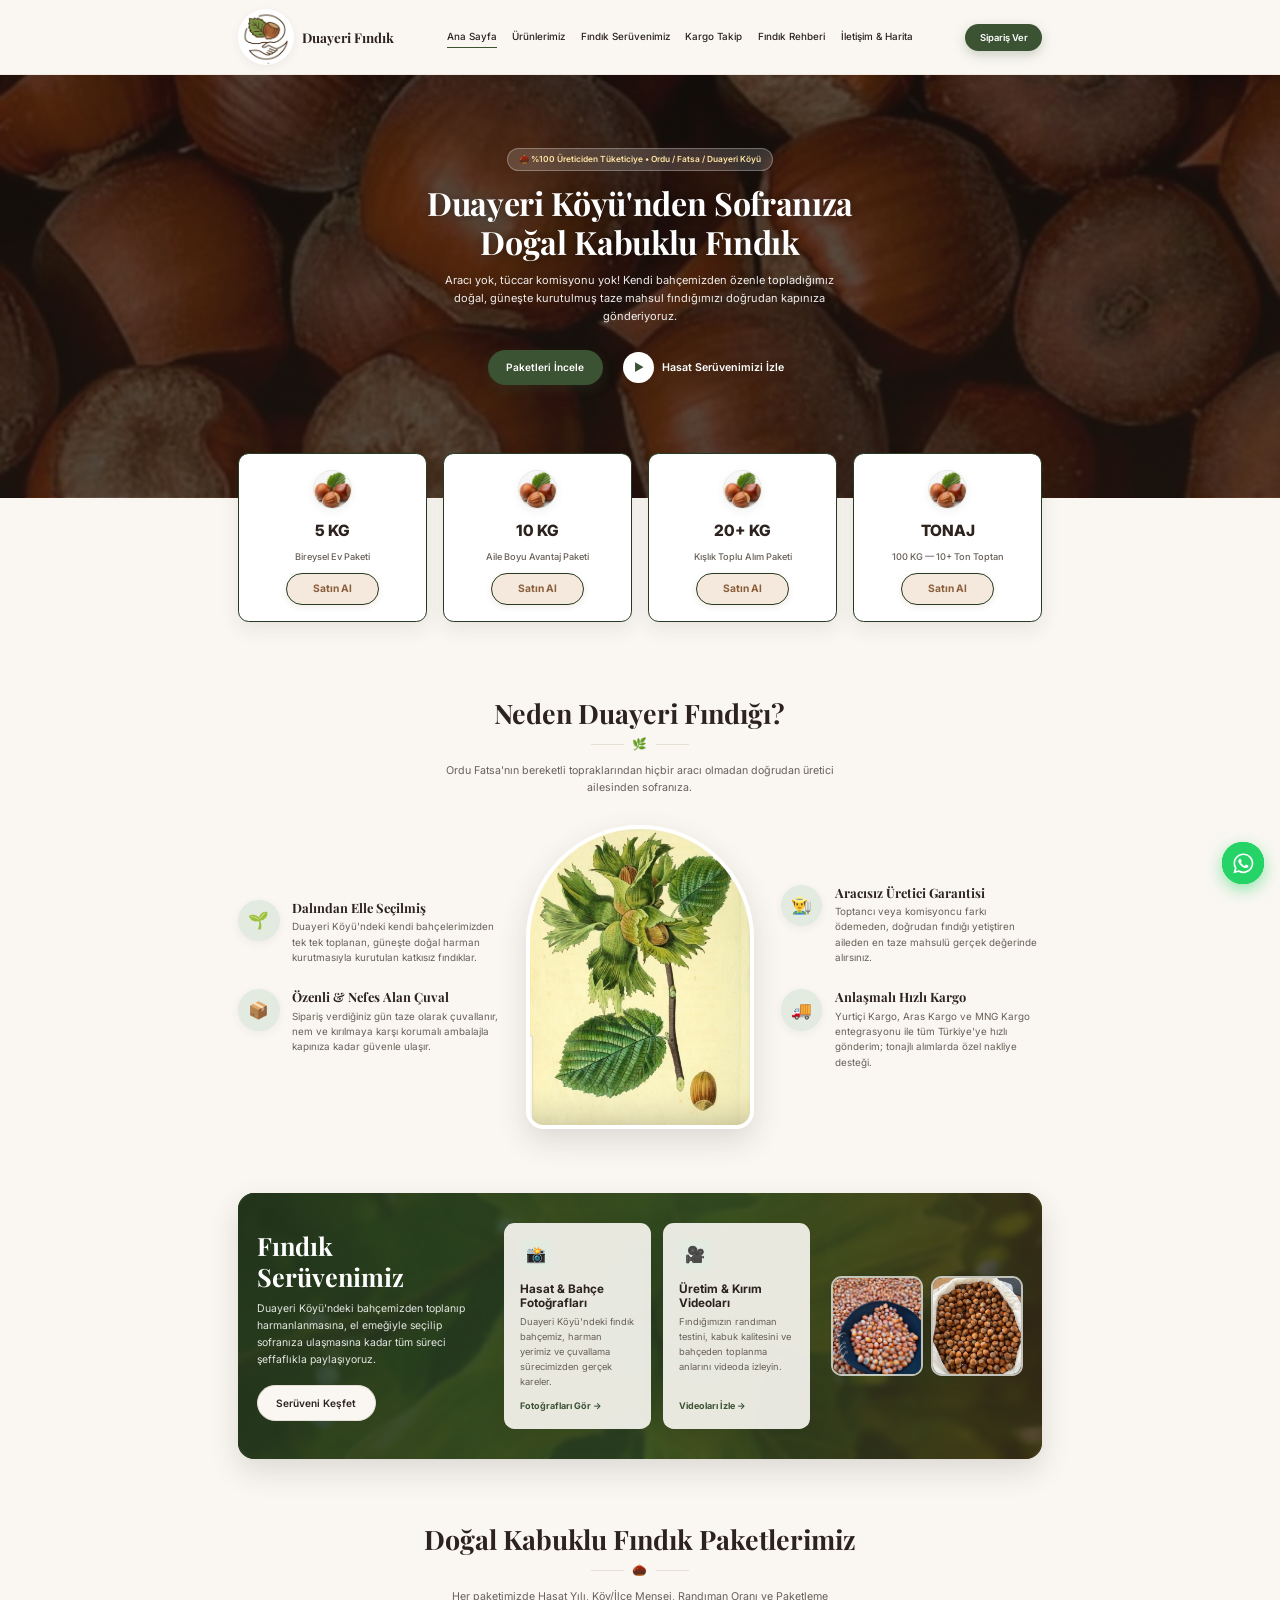
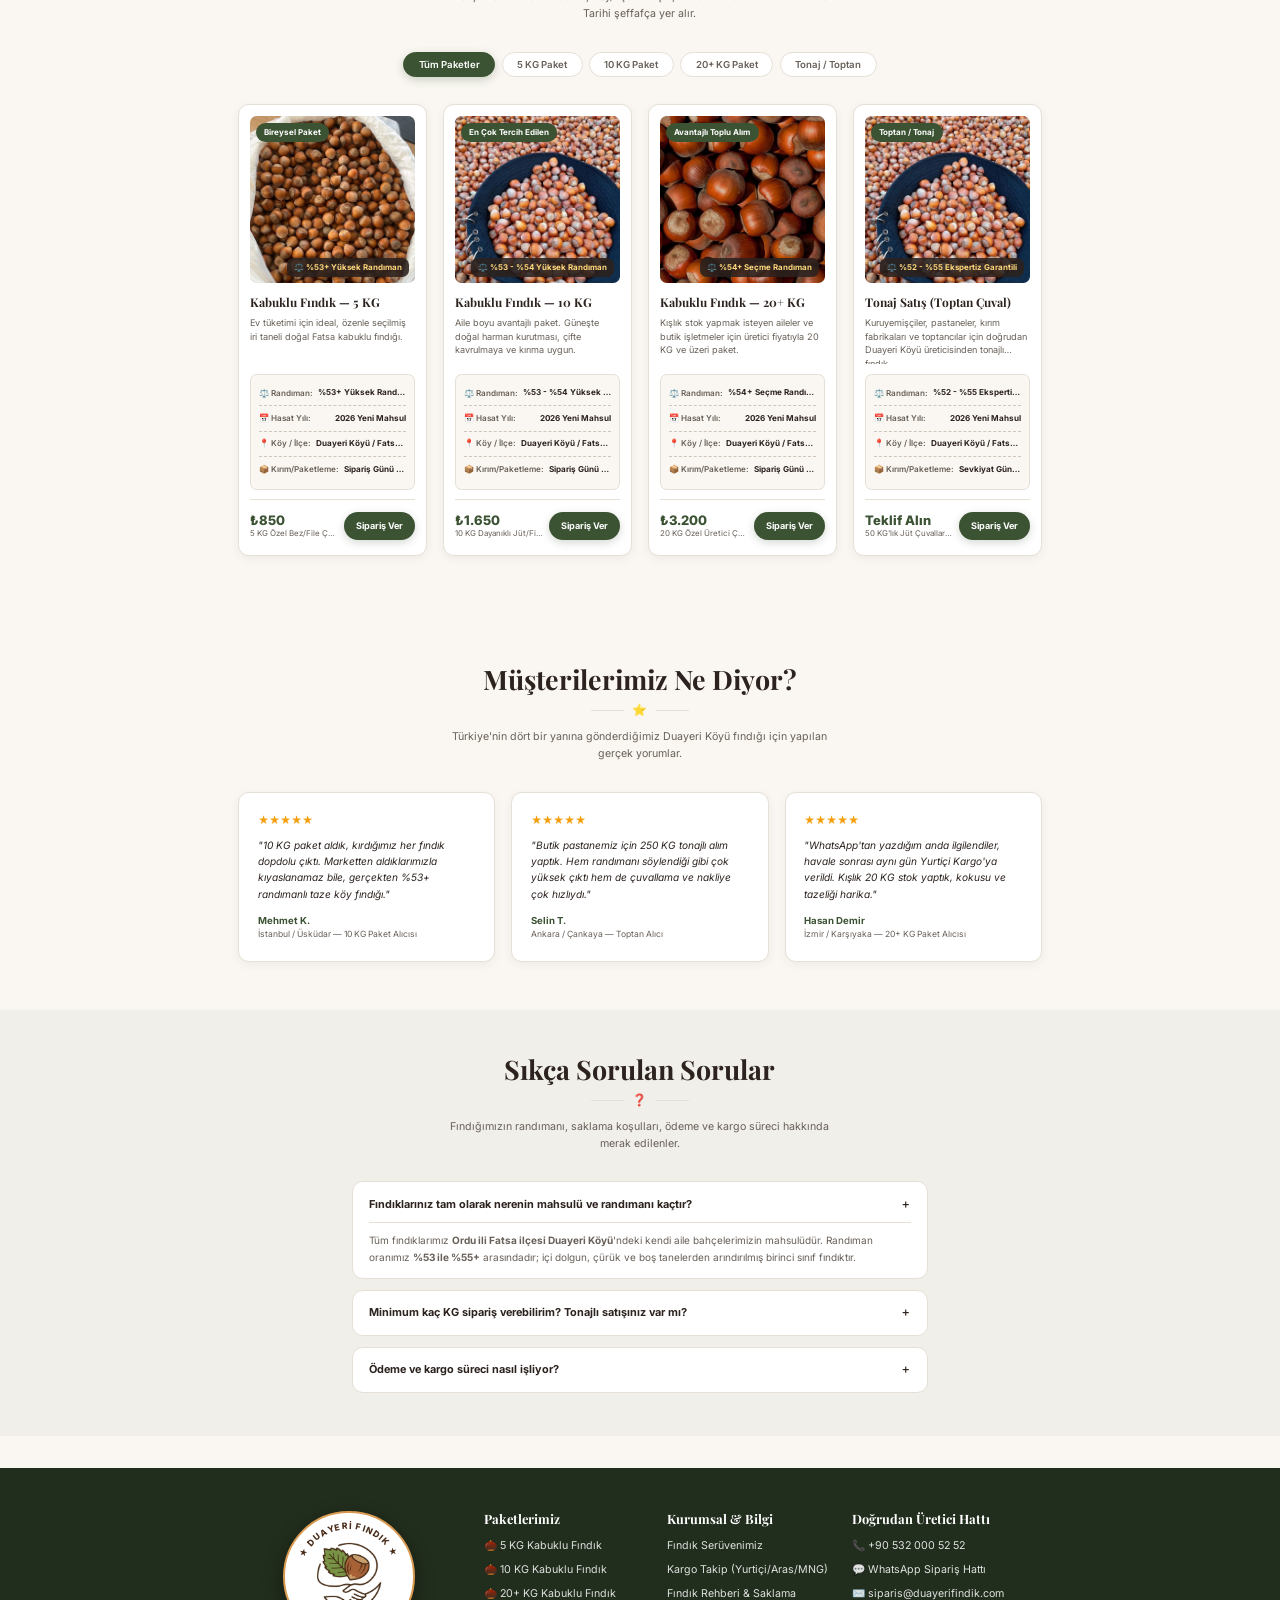
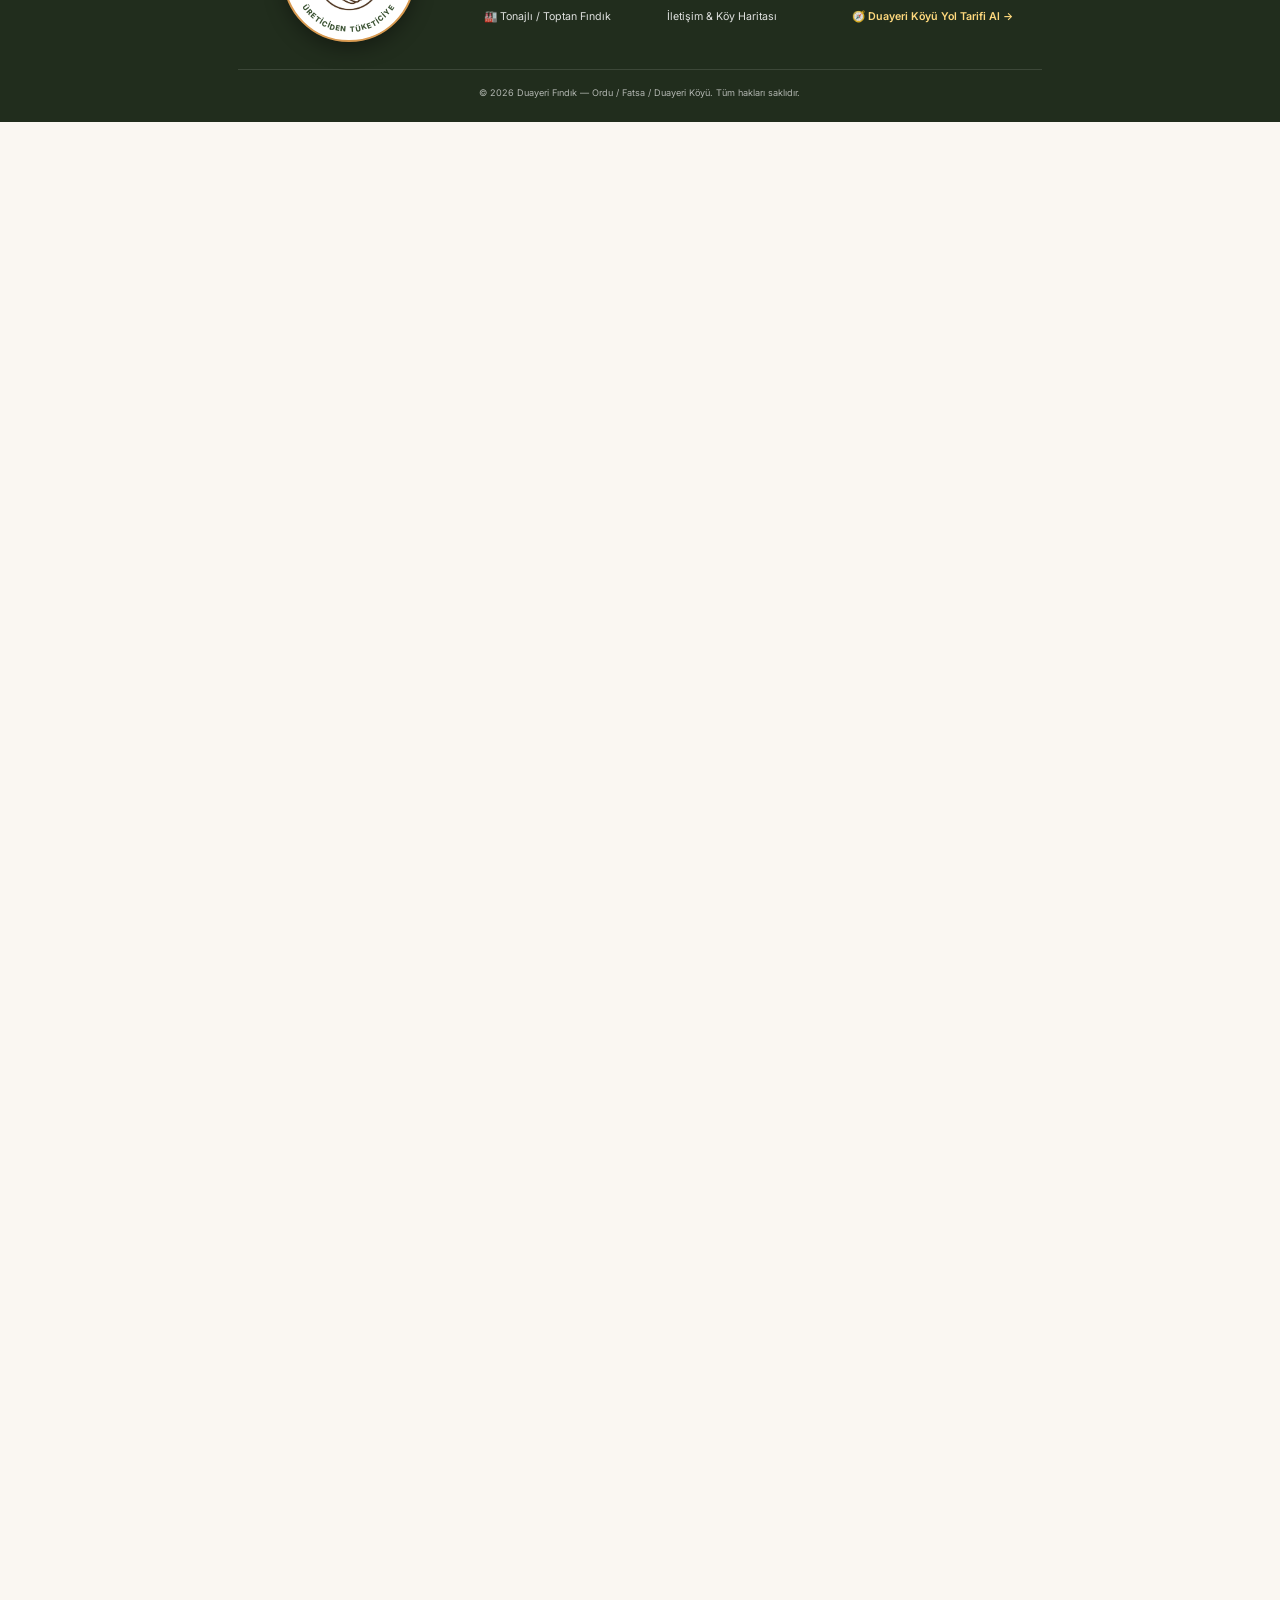
==== index.html @ 16c34eac "Duayeri Findik web sitesi kurulumu ve guncellemeleri" ====
<!DOCTYPE html>
<html lang="tr">

<head>
  <meta charset="UTF-8">
  <meta name="viewport" content="width=device-width, initial-scale=1.0">
  <title>Duayeri Fındık | Ordu Fatsa Duayeri Köyü'nden Üreticiden Tüketiciye Doğal Kabuklu Fındık</title>
  <meta name="description"
    content="Ordu Fatsa Duayeri Köyü'nden aracısız, üreticiden tüketiciye %53+ yüksek randımanlı doğal kabuklu fındık. 5 KG, 10 KG, 20+ KG paket ve toptan tonajlı fındık satışı.">
  <meta name="keywords"
    content="Ordu fındık, Fatsa fındık, Duayeri köyü fındık, üreticiden kabuklu fındık, doğal fındık satın al, 5 kg kabuklu fındık, 10 kg fındık, toptan fındık fiyatları">
  <link rel="canonical" href="https://duayerifindik.com/">

  <!-- 📍 GEO (Coğrafi Arama & Yerel SEO Meta Etiketleri) -->
  <meta name="geo.region" content="TR-52">
  <meta name="geo.placename" content="Duayeri Köyü, Fatsa, Ordu, Türkiye">
  <meta name="geo.position" content="40.9850;37.4850">
  <meta name="ICBM" content="40.9850, 37.4850">

  <!-- 📱 Open Graph (Facebook / Instagram / WhatsApp Paylaşım Önizlemesi) -->
  <meta property="og:type" content="website">
  <meta property="og:locale" content="tr_TR">
  <meta property="og:site_name" content="Duayeri Fındık">
  <meta property="og:title" content="Duayeri Fındık | Ordu Fatsa Duayeri Köyü'nden Doğrudan Sofranıza">
  <meta property="og:description"
    content="Bahçemizden sofranıza aracısız, %53+ yüksek randımanlı yeni mahsul Ordu Fatsa kabuklu fındığı. 5 KG, 10 KG, 20+ KG ve Tonajlı satış.">
  <meta property="og:image" content="image/hero-bg.jpg.jpeg">

  <!-- 🐦 Twitter Card -->
  <meta name="twitter:card" content="summary_large_image">
  <meta name="twitter:title" content="Duayeri Fındık — Ordu Fatsa Üreticiden Kabuklu Fındık">
  <meta name="twitter:description"
    content="Aracı yok! Duayeri Köyü bahçemizden taze çuvallanmış yüksek randımanlı kabuklu fındık.">
  <meta name="twitter:image" content="image/hero-bg.jpg.jpeg">

  <!-- ⭐ Favicon Seti (image/favicom klasöründen) -->
  <link rel="icon" type="image/x-icon" href="image/favicom/favicon.ico">
  <link rel="icon" type="image/png" sizes="32x32" href="image/favicom/favicon-32x32.png">
  <link rel="icon" type="image/png" sizes="16x16" href="image/favicom/favicon-16x16.png">
  <link rel="apple-touch-icon" sizes="180x180" href="image/favicom/apple-touch-icon.png">

  <!-- 🔤 Google Fonts (Playfair Display & Inter) -->
  <link rel="preconnect" href="https://fonts.googleapis.com">
  <link rel="preconnect" href="https://fonts.gstatic.com" crossorigin>
  <link
    href="https://fonts.googleapis.com/css2?family=Inter:wght@400;500;600;700;800&family=Playfair+Display:wght@600;700;800&display=swap"
    rel="stylesheet">

  <!-- 🎨 Ana Stil Dosyası -->
  <link rel="stylesheet" href="css/style.css">

  <!-- 🤖 GEO & SEO Yapısal Veri (Schema.org JSON-LD: LocalBusiness + Agricultural + Product + FAQPage) -->
  <script type="application/ld+json">
  {
    "@context": "https://schema.org",
    "@graph": [
      {
        "@type": ["LocalBusiness", "FoodEstablishment"],
        "@id": "https://duayerifindik.com/#organization",
        "name": "Duayeri Fındık — Ordu Fatsa Üreticiden Doğrudan Satış",
        "image": "https://duayerifindik.com/image/logo.png.png",
        "description": "Ordu ili Fatsa ilçesi Duayeri Köyü'nde kendi bahçelerimizde ürettiğimiz yüksek randımanlı doğal kabuklu fındıkları aracısız olarak tüketiciye ve toptan alıcılara ulaştırıyoruz.",
        "url": "https://duayerifindik.com",
        "telephone": "+90-532-000-5252",
        "priceRange": "₺₺",
        "address": {
          "@type": "PostalAddress",
          "streetAddress": "Duayeri Mahallesi Gençoğlu Sokak No:7",
          "addressLocality": "Fatsa",
          "addressRegion": "Ordu",
          "postalCode": "52400",
          "addressCountry": "TR"
        },
        "geo": {
          "@type": "GeoCoordinates",
          "latitude": 40.9850,
          "longitude": 37.4850
        },
        "hasMap": "https://www.google.com/maps/dir/?api=1&destination=Duayeri,Fatsa,Ordu",
        "areaServed": {
          "@type": "Country",
          "name": "Turkey"
        }
      },
      {
        "@type": "FAQPage",
        "mainEntity": [
          {
            "@type": "Question",
            "name": "Duayeri Fındık hangi köyde üretiliyor ve randımanı kaçtır?",
            "acceptedAnswer": {
              "@type": "Answer",
              "text": "Fındıklarımız Ordu ili Fatsa ilçesi Duayeri Köyü'ndeki kendi bahçelerimizde üretilmektedir. Randıman oranımız %53 ile %55 arasında olup yüksek iç doluluk oranına sahiptir."
            }
          },
          {
            "@type": "Question",
            "name": "Kaç kiloluk paket seçenekleriniz var ve toptan tonajlı satış yapıyor musunuz?",
            "acceptedAnswer": {
              "@type": "Answer",
              "text": "Perakende olarak 5 KG, 10 KG ve 20+ KG çuval paketlerimiz mevcuttur. Ayrıca işletmeler, kuruyemişçiler ve tüccarlar için 100 KG'dan 10+ Tona kadar tonajlı toptan satışımız vardır."
            }
          }
        ]
      }
    ]
  }
  </script>

  <!-- 📊 Google Analytics 4 (GA4) & Google Ads Hazır Altyapı -->
  <script async src="https://www.googletagmanager.com/gtag/js?id=G-DUAYERI52"></script>
  <script>
    window.dataLayer = window.dataLayer || [];
    function gtag() { dataLayer.push(arguments); }
    gtag('js', new Date());
    gtag('config', 'G-DUAYERI52');
    gtag('config', 'AW-DUAYERI52');
  </script>
</head>

<body>

  <!-- ========================================================================
       1. NAVBAR (Wireframe Birebir Üst Menü)
       ======================================================================== -->
  <header class="navbar">
    <div class="container navbar-inner">
      <a href="index.html" class="brand-logo" aria-label="Duayeri Fındık Ana Sayfa">
        <img src="image/logo.png.png" alt="Duayeri Fındık Logo">
        <div>
          Duayeri Fındık
          <span class="brand-sub">Ordu • Fatsa • Duayeri Köyü</span>
        </div>
      </a>

      <nav class="nav-links" aria-label="Ana Menü">
        <a href="index.html" class="active">Ana Sayfa</a>
        <a href="urunler.html">Ürünlerimiz</a>
        <a href="hakkimizda.html">Fındık Serüvenimiz</a>
        <a href="kargo-takip.html">Kargo Takip</a>
        <a href="blog.html">Fındık Rehberi</a>
        <a href="iletisim.html">İletişim & Harita</a>
      </nav>

      <div class="nav-actions">
        <a href="siparis.html" class="btn btn-primary">Sipariş Ver</a>
        <a href="siparis.html" class="cart-icon-btn" title="Hızlı Sipariş" aria-label="Sipariş Sayfası">🛒</a>
        <button class="mobile-menu-toggle" id="mobileMenuToggle" aria-label="Menüyü Aç/Kapat">☰</button>
      </div>
    </div>

    <!-- Mobil Açılır Menü -->
    <nav class="mobile-nav" id="mobileNav" aria-label="Mobil Menü">
      <a href="index.html" class="active">🏠 Ana Sayfa</a>
      <a href="urunler.html">🌰 Ürünlerimiz (5 KG / 10 KG / 20+ KG / Tonaj)</a>
      <a href="hakkimizda.html">🌿 Fındık Serüvenimiz & Hakkımızda</a>
      <a href="siparis.html">🛒 Sipariş Ver (Havale/EFT & Toptan)</a>
      <a href="kargo-takip.html">📦 Kargo Takip (Yurtiçi / Aras / MNG)</a>
      <a href="blog.html">📖 Fındık Rehberi & Blog</a>
      <a href="iletisim.html">📍 İletişim & Duayeri Köyü Yol Tarifi</a>
    </nav>
  </header>

  <main>
    <!-- ======================================================================
         2. HERO SECTION (Wireframe Birebir Karşılama Alanı)
         ====================================================================== -->
    <section class="hero-section">
      <div class="container hero-grid">
        <div class="hero-content">
          <div class="hero-badge">
            <span>🌰 %100 Üreticiden Tüketiciye • Ordu / Fatsa / Duayeri Köyü</span>
          </div>
          <h1 id="dynamicHeroTitle">Duayeri Köyü'nden Sofranıza Doğal Kabuklu Fındık</h1>
          <p id="dynamicHeroSubtitle">
            Aracı yok, tüccar komisyonu yok! Kendi bahçemizden özenle topladığımız doğal, güneşte kurutulmuş
            taze mahsul fındığımızı doğrudan kapınıza gönderiyoruz.
          </p>
          <div class="hero-cta-group">
            <a href="#urunler-bolumu" class="btn btn-primary">Paketleri İncele</a>
            <a href="hakkimizda.html#galeri-vitrin" class="video-trigger-btn"
              onclick="window.DuayeriTracker && window.DuayeriTracker.pushEvent('video_play', {location:'hero'})">
              <span class="video-play-circle">▶</span>
              <span>Hasat Serüvenimizi İzle</span>
            </a>
          </div>
        </div>
      </div>
    </section>

    <!-- ======================================================================
         3. KG PAKET SEÇENEKLERİ BARI (Wireframe'deki Hero Altı 4 Kutu)
         (1 KG kaldırıldı -> 5 KG, 10 KG, 20+ KG ve Tonaj Seçeneği yerleştirildi)
         ====================================================================== -->
    <section class="kg-cards-section" aria-label="Fındık Paket Seçenekleri">
      <div class="container">
        <div class="kg-cards-grid">
          <!-- Kutu 1: 5 KG -->
          <a href="siparis.html?paket=paket-5kg" class="kg-card">
            <div class="kg-card-icon"><img src="görsel/emoji.jpeg" alt="5 KG Fındık"></div>
            <h3>5 KG</h3>
            <p>Bireysel Ev Paketi</p>
            <span class="kg-badge">Satın Al</span>
          </a>

          <!-- Kutu 2: 10 KG -->
          <a href="siparis.html?paket=paket-10kg" class="kg-card">
            <div class="kg-card-icon"><img src="görsel/emoji.jpeg" alt="10 KG Fındık"></div>
            <h3>10 KG</h3>
            <p>Aile Boyu Avantaj Paketi</p>
            <span class="kg-badge">Satın Al</span>
          </a>

          <!-- Kutu 3: 20+ KG -->
          <a href="siparis.html?paket=paket-20kg" class="kg-card">
            <div class="kg-card-icon"><img src="görsel/emoji.jpeg" alt="20+ KG Fındık"></div>
            <h3>20+ KG</h3>
            <p>Kışlık Toplu Alım Paketi</p>
            <span class="kg-badge">Satın Al</span>
          </a>

          <!-- Kutu 4: TONAJ (TOPTAN) -->
          <a href="siparis.html?paket=paket-tonaj&tip=tonaj" class="kg-card">
            <div class="kg-card-icon"><img src="görsel/emoji.jpeg" alt="Tonaj Fındık"></div>
            <h3>TONAJ</h3>
            <p>100 KG — 10+ Ton Toptan</p>
            <span class="kg-badge">Satın Al</span>
          </a>
        </div>
      </div>
    </section>

    <!-- ======================================================================
         4. NEDEN BİZ BÖLÜMÜ (Wireframe: 2x2 Özellik + Ortada Fındık.jpeg Görseli)
         ====================================================================== -->
    <section class="why-us-section">
      <div class="container">
        <div class="section-header">
          <h2>Neden Duayeri Fındığı?</h2>
          <div class="section-divider"><span>🌿</span></div>
          <p>Ordu Fatsa'nın bereketli topraklarından hiçbir aracı olmadan doğrudan üretici ailesinden sofranıza.</p>
        </div>

        <div class="why-us-layout">
          <!-- Sol Sütun (2 Özellik) -->
          <div class="why-us-col">
            <div class="feature-item">
              <div class="feature-icon-circle">🌱</div>
              <div class="feature-text">
                <h3>Dalından Elle Seçilmiş</h3>
                <p>Duayeri Köyü'ndeki kendi bahçelerimizden tek tek toplanan, güneşte doğal harman kurutmasıyla
                  kurutulan katkısız fındıklar.</p>
              </div>
            </div>

            <div class="feature-item">
              <div class="feature-icon-circle">📦</div>
              <div class="feature-text">
                <h3>Özenli & Nefes Alan Çuval</h3>
                <p>Sipariş verdiğiniz gün taze olarak çuvallanır, nem ve kırılmaya karşı korumalı ambalajla kapınıza
                  kadar güvenle ulaşır.</p>
              </div>
            </div>
          </div>

          <!-- Orta Görsel: görsel/fındık_resmi.jpeg -->
          <div class="why-us-center-image">
            <img src="görsel/fındık_resmi.jpeg" alt="Ordu Fatsa Duayeri Köyü Doğal Fındık" loading="lazy">
          </div>

          <!-- Sağ Sütun (2 Özellik) -->
          <div class="why-us-col">
            <div class="feature-item">
              <div class="feature-icon-circle">👨‍🌾</div>
              <div class="feature-text">
                <h3>Aracısız Üretici Garantisi</h3>
                <p>Toptancı veya komisyoncu farkı ödemeden, doğrudan fındığı yetiştiren aileden en taze mahsulü gerçek
                  değerinde alırsınız.</p>
              </div>
            </div>

            <div class="feature-item">
              <div class="feature-icon-circle">🚚</div>
              <div class="feature-text">
                <h3>Anlaşmalı Hızlı Kargo</h3>
                <p>Yurtiçi Kargo, Aras Kargo ve MNG Kargo entegrasyonu ile tüm Türkiye'ye hızlı gönderim; tonajlı
                  alımlarda özel nakliye desteği.</p>
              </div>
            </div>
          </div>
        </div>
      </div>
    </section>

    <!-- ======================================================================
         5. FINDIK SERÜVENİ BANNER'I (Wireframe'deki "Plant Care Made Simple" Alanı)
         Fotoğraf ve Video Serüven Kartları + Hazelnut/Fındık Arka Planı
         ====================================================================== -->
    <section class="adventure-banner-section" id="seruven-bolumu">
      <div class="container">
        <div class="adventure-banner" id="adventureBannerBox">
          <div class="adventure-inner">
            <!-- Sol Metin & Buton -->
            <div class="adventure-text">
              <h2>Fındık Serüvenimiz</h2>
              <p>Duayeri Köyü'ndeki bahçemizden toplanıp harmanlanmasına, el emeğiyle seçilip sofranıza ulaşmasına kadar
                tüm süreci şeffaflıkla paylaşıyoruz.</p>
              <a href="hakkimizda.html#galeri-vitrin" class="btn btn-light">Serüveni Keşfet</a>
            </div>

            <!-- Orta 2 Beyaz/Krem Kart (Fotoğraf Galerisi & Video Serüven) -->
            <div class="adventure-cards-wrap">
              <a href="hakkimizda.html#galeri-vitrin" class="adventure-glass-card">
                <div>
                  <div class="adventure-card-icon">📸</div>
                  <h3>Hasat & Bahçe Fotoğrafları</h3>
                  <p>Duayeri Köyü'ndeki fındık bahçemiz, harman yerimiz ve çuvallama sürecimizden gerçek kareler.</p>
                </div>
                <span class="adventure-card-link">Fotoğrafları Gör →</span>
              </a>

              <a href="hakkimizda.html#galeri-vitrin" class="adventure-glass-card"
                onclick="window.DuayeriTracker && window.DuayeriTracker.pushEvent('video_play', {location:'adventure_banner'})">
                <div>
                  <div class="adventure-card-icon">🎥</div>
                  <h3>Üretim & Kırım Videoları</h3>
                  <p>Fındığımızın randıman testini, kabuk kalitesini ve bahçeden toplanma anlarını videoda izleyin.</p>
                </div>
                <span class="adventure-card-link">Videoları İzle →</span>
              </a>
            </div>

            <!-- Sağ Görsel Önizleme -->
            <div class="adventure-side-preview">
              <img src="image/ürün_foto/indir (27).jpeg" alt="Duayeri Köyü Fındık Harmanı" loading="lazy">
              <img src="image/ürün_foto/indir (28).jpeg" alt="Taze Paketlenmiş Kabuklu Fındık" loading="lazy">
            </div>
          </div>
        </div>
      </div>
    </section>

    <!-- ======================================================================
         6. ÜRÜN GRİD'İ (Wireframe: "Our Favorite Plants" -> Satılacak Paket Ürünler)
         Her kartta: Hasat Yılı, Köy/İlçe, Kırım/Paketleme Tarihi ve Randıman Künyesi!
         ====================================================================== -->
    <section class="products-section" id="urunler-bolumu">
      <div class="container">
        <div class="section-header">
          <h2>Doğal Kabuklu Fındık Paketlerimiz</h2>
          <div class="section-divider"><span>🌰</span></div>
          <p>Her paketimizde Hasat Yılı, Köy/İlçe Menşei, Randıman Oranı ve Paketleme Tarihi şeffafça yer alır.</p>
        </div>

        <!-- Filtre Sekmeleri -->
        <div class="filter-tabs" role="tablist" aria-label="Paket Filtreleri">
          <button class="filter-tab-btn active" data-filter="all">Tüm Paketler</button>
          <button class="filter-tab-btn" data-filter="5kg">5 KG Paket</button>
          <button class="filter-tab-btn" data-filter="10kg">10 KG Paket</button>
          <button class="filter-tab-btn" data-filter="20kg">20+ KG Paket</button>
          <button class="filter-tab-btn" data-filter="toptan">Tonaj / Toptan</button>
        </div>

        <!-- Ürün Kartları (js/main.js tarafından dinamik olarak render edilir, SEO için varsayılan içerik de mevcuttur) -->
        <div class="products-grid" id="productsGridContainer"></div>
      </div>
    </section>

    <!-- ======================================================================
         MÜŞTERİ YORUMLARI (Sosyal Kanıt — Reklam Dönüşüm Artırıcı)
         ====================================================================== -->
    <section class="testimonials-section">
      <div class="container">
        <div class="section-header">
          <h2>Müşterilerimiz Ne Diyor?</h2>
          <div class="section-divider"><span>⭐</span></div>
          <p>Türkiye'nin dört bir yanına gönderdiğimiz Duayeri Köyü fındığı için yapılan gerçek yorumlar.</p>
        </div>

        <div class="testimonials-grid">
          <div class="testimonial-card">
            <div class="stars">★★★★★</div>
            <p>"10 KG paket aldık, kırdığımız her fındık dopdolu çıktı. Marketten aldıklarımızla kıyaslanamaz bile,
              gerçekten %53+ randımanlı taze köy fındığı."</p>
            <div class="testimonial-author">Mehmet K.</div>
            <div class="testimonial-loc">İstanbul / Üsküdar — 10 KG Paket Alıcısı</div>
          </div>

          <div class="testimonial-card">
            <div class="stars">★★★★★</div>
            <p>"Butik pastanemiz için 250 KG tonajlı alım yaptık. Hem randımanı söylendiği gibi çok yüksek çıktı hem de
              çuvallama ve nakliye çok hızlıydı."</p>
            <div class="testimonial-author">Selin T.</div>
            <div class="testimonial-loc">Ankara / Çankaya — Toptan Alıcı</div>
          </div>

          <div class="testimonial-card">
            <div class="stars">★★★★★</div>
            <p>"WhatsApp'tan yazdığım anda ilgilendiler, havale sonrası aynı gün Yurtiçi Kargo'ya verildi. Kışlık 20 KG
              stok yaptık, kokusu ve tazeliği harika."</p>
            <div class="testimonial-author">Hasan Demir</div>
            <div class="testimonial-loc">İzmir / Karşıyaka — 20+ KG Paket Alıcısı</div>
          </div>
        </div>
      </div>
    </section>

    <!-- ======================================================================
         SIKÇA SORULAN SORULAR (GEO / Yapay Zeka Arama Motoru Uyumlu)
         ====================================================================== -->
    <section class="faq-section">
      <div class="container">
        <div class="section-header">
          <h2>Sıkça Sorulan Sorular</h2>
          <div class="section-divider"><span>❓</span></div>
          <p>Fındığımızın randımanı, saklama koşulları, ödeme ve kargo süreci hakkında merak edilenler.</p>
        </div>

        <div class="faq-list">
          <details class="faq-item" open>
            <summary>Fındıklarınız tam olarak nerenin mahsulü ve randımanı kaçtır? <span>＋</span></summary>
            <p>Tüm fındıklarımız <strong>Ordu ili Fatsa ilçesi Duayeri Köyü</strong>'ndeki kendi aile bahçelerimizin
              mahsulüdür. Randıman oranımız <strong>%53 ile %55+</strong> arasındadır; içi dolgun, çürük ve boş
              tanelerden arındırılmış birinci sınıf fındıktır.</p>
          </details>

          <details class="faq-item">
            <summary>Minimum kaç KG sipariş verebilirim? Tonajlı satışınız var mı? <span>＋</span></summary>
            <p>1 KG satışımız bulunmamaktadır. Perakende olarak <strong>5 KG, 10 KG ve 20+ KG</strong> paketlerimiz
              mevcuttur. Toptan alıcılar için <strong>100 KG'dan 10+ Tona kadar tonajlı</strong> çuval satışımız vardır.
            </p>
          </details>

          <details class="faq-item">
            <summary>Ödeme ve kargo süreci nasıl işliyor? <span>＋</span></summary>
            <p>Ödemelerinizi Havale/EFT ile güvenle yapabilirsiniz. Siparişiniz onaylandığı gün taze olarak çuvallanır
              ve tercihinize göre <strong>Yurtiçi Kargo, Aras Kargo veya MNG Kargo</strong> ile kargolanıp takip
              numarası WhatsApp'tan size iletilir.</p>
          </details>
        </div>
      </div>
    </section>
  </main>

  <!-- ========================================================================
       7. FOOTER (NAP Yerel SEO & Hızlı Erişim)
       ======================================================================== -->
  <footer class="site-footer">
    <div class="container">
      <div class="footer-grid">
        <div class="footer-col" style="display:flex; align-items:center; justify-content:center;">
          <a href="index.html" class="footer-logo-seal" aria-label="Duayeri Fındık - Üreticiden Tüketiciye">
            <img src="image/logo.png.png" alt="Duayeri Fındık">
            <svg viewBox="0 0 200 200" aria-hidden="true">
              <defs>
                <!-- Üst yay: DUAYERİ FINDIK -->
                <path id="footerLogoTopArc" d="M 25,100 A 75,75 0 1,1 175,100" />
                <!-- Alt yay: ÜRETİCİDEN TÜKETİCİYE -->
                <path id="footerLogoBottomArc" d="M 13,100 A 87,87 0 1,0 187,100" />
              </defs>
              <text class="seal-top-text">
                <textPath href="#footerLogoTopArc" startOffset="50%" text-anchor="middle">★ DUAYERİ FINDIK ★</textPath>
              </text>
              <text class="seal-bottom-text">
                <textPath href="#footerLogoBottomArc" startOffset="50%" text-anchor="middle">ÜRETİCİDEN TÜKETİCİYE</textPath>
              </text>
            </svg>
          </a>
        </div>

        <div class="footer-col">
          <h4>Paketlerimiz</h4>
          <ul>
            <li><a href="siparis.html?paket=paket-5kg">🌰 5 KG Kabuklu Fındık</a></li>
            <li><a href="siparis.html?paket=paket-10kg">🌰 10 KG Kabuklu Fındık</a></li>
            <li><a href="siparis.html?paket=paket-20kg">🌰 20+ KG Kabuklu Fındık</a></li>
            <li><a href="siparis.html?paket=paket-tonaj&tip=tonaj">🏭 Tonajlı / Toptan Fındık</a></li>
          </ul>
        </div>

        <div class="footer-col">
          <h4>Kurumsal & Bilgi</h4>
          <ul>
            <li><a href="hakkimizda.html">Fındık Serüvenimiz</a></li>
            <li><a href="kargo-takip.html">Kargo Takip (Yurtiçi/Aras/MNG)</a></li>
            <li><a href="blog.html">Fındık Rehberi & Saklama</a></li>
            <li><a href="iletisim.html">İletişim & Köy Haritası</a></li>
          </ul>
        </div>

        <div class="footer-col">
          <h4>Doğrudan Üretici Hattı</h4>
          <ul>
            <li>📞 <a href="tel:+905320005252" class="js-site-phone">+90 532 000 52 52</a></li>
            <li>💬 <a href="https://wa.me/905320005252" target="_blank" rel="noopener" class="js-whatsapp-link"
                data-track-whatsapp="footer_whatsapp">WhatsApp Sipariş Hattı</a></li>
            <li>✉️ <a href="mailto:siparis@duayerifindik.com" class="js-site-email">siparis@duayerifindik.com</a></li>
            <li>🧭 <a href="iletisim.html#harita-bolumu" style="color:#FFD97D; font-weight:600;">Duayeri Köyü Yol Tarifi
                Al →</a></li>
          </ul>
        </div>
      </div>

      <div class="footer-bottom">
        <span>© 2026 Duayeri Fındık — Ordu / Fatsa / Duayeri Köyü. Tüm hakları saklıdır.</span>
      </div>
    </div>
  </footer>

  <!-- ========================================================================
       🟢 SAĞ ALTTA YÜZEN WHATSAPP İLETİŞİM BUTONU (PRIMARY CONVERSION TAKİPLİ)
       ======================================================================== -->
  <a href="https://wa.me/905320005252?text=Merhaba%2C%20Ordu%20Fatsa%20Duayeri%20K%C3%B6y%C3%BC%20f%C4%B1nd%C4%B1k%20paketleriniz%20hakk%C4%B1nda%20bilgi%20almak%20istiyorum."
    target="_blank" rel="noopener" class="floating-whatsapp js-whatsapp-link"
    data-track-whatsapp="floating_bottom_right" aria-label="WhatsApp ile Hemen İletişime Geçin">
    <svg xmlns="http://www.w3.org/2000/svg" viewBox="0 0 448 512" aria-hidden="true">
      <path fill="#FFFFFF" d="M380.9 97.1C339 55.1 283.2 32 223.9 32c-122.4 0-222 99.6-222 222 0 39.1 10.2 77.3 29.6 111L0 480l117.7-30.9c32.4 17.7 68.9 27 106.1 27h.1c122.3 0 224.1-99.6 224.1-222 0-59.3-25.2-115-67.1-157zm-157 341.6c-33.2 0-65.7-8.9-94-25.7l-6.7-4-69.8 18.3L72 359.2l-4.4-7c-18.5-29.4-28.2-63.3-28.2-98.2 0-101.7 82.8-184.5 184.6-184.5 49.3 0 95.6 19.2 130.4 54.1 34.8 34.9 56.2 81.2 56.1 130.5 0 101.8-84.9 184.6-186.6 184.6zm101.2-138.2c-5.5-2.8-32.8-16.2-37.9-18-5.1-1.9-8.8-2.8-12.5 2.8-3.7 5.6-14.3 18-17.6 21.8-3.2 3.7-6.5 4.2-12 1.4-32.6-16.3-54-29.1-75.5-66-5.7-9.8 5.7-9.1 16.3-30.3 1.8-3.7.9-6.9-.5-9.7-1.4-2.8-12.5-30.1-17.1-41.2-4.5-10.8-9.1-9.3-12.5-9.5-3.2-.2-6.9-.2-10.6-.2-3.7 0-9.7 1.4-14.8 6.9-5.1 5.6-19.4 19-19.4 46.3 0 27.3 19.9 53.7 22.6 57.4 2.8 3.7 39.1 59.7 94.8 83.8 35.2 15.2 49 16.5 66.6 13.9 10.7-1.6 32.8-13.4 37.4-26.4 4.6-13 4.6-24.1 3.2-26.4-1.3-2.5-5-3.9-10.5-6.6z"/>
    </svg>
  </a>

  <!-- Scriptler -->
  <script src="js/data.js"></script>
  <script src="js/tracking.js"></script>
  <script src="js/main.js"></script>
</body>

</html>
---- css/style.css ----
/* ==========================================================================
   DUAYERİ FINDIK — Ordu / Fatsa / Duayeri Köyü
   Wireframe Birebir Uyarlama (GreenNest Layout -> Doğal Fındık & Bahçe Teması)
   Mobil Öncelikli (Mobile-First), Hızlı ve Modern Tasarım
   ========================================================================== */

:root {
  /* Renk Paleti */
  --primary: #3B5233;          /* Doğal Fındık Yaprağı Koyu Yeşil (GreenNest CTA uyumlu) */
  --primary-dark: #283A22;
  --primary-light: #4A7C59;
  --brown: #8B5E3C;            /* Fındık Kabuğu Kahverengisi */
  --brown-dark: #5D3A1A;
  --accent: #D4A847;           /* Altın Hasat Vurgusu */
  --bg-cream: #FAF7F2;         /* Ana Arka Plan Krem */
  --bg-soft: #F1EFEA;          /* Kart & Bölüm İkincil Arka Plan */
  --bg-sage: #E3EAE0;          /* Hero & İkon Yuvarlak Açık Yeşil/Krem Tonu */
  --white: #FFFFFF;
  --text-dark: #2C221E;        /* Koyu Kahve/Antrasit Metin */
  --text-muted: #686058;
  --border-color: #E5DFD5;
  --whatsapp: #25D366;
  --whatsapp-dark: #1DA851;
  --danger: #D9534F;
  --success: #2E7D32;

  /* Tipografi */
  --font-heading: 'Playfair Display', Georgia, serif;
  --font-body: 'Inter', -apple-system, BlinkMacSystemFont, sans-serif;

  /* Gölgeler & Köşeler */
  --shadow-sm: 0 4px 14px rgba(44, 34, 30, 0.06);
  --shadow-md: 0 10px 30px rgba(44, 34, 30, 0.09);
  --shadow-lg: 0 18px 45px rgba(44, 34, 30, 0.14);
  --radius-sm: 10px;
  --radius-md: 16px;
  --radius-lg: 24px;
  --radius-pill: 50px;
  --transition: all 0.28s cubic-bezier(0.4, 0, 0.2, 1);
}

/* Reset & Temel Ayarlar */
*, *::before, *::after {
  box-sizing: border-box;
  margin: 0;
  padding: 0;
}

html {
  scroll-behavior: smooth;
  font-size: 16px;
  overflow-y: scroll; /* Tüm sekmelerde dikey kaydırma çubuğu payını sabit tutar */
  -webkit-text-size-adjust: 100%;
  -moz-text-size-adjust: 100%;
  text-size-adjust: 100%;
  zoom: 0.67; /* Tüm sayfalarda %67 sabit ölçek oranı */
}

@media (max-width: 768px) {
  html {
    zoom: 1; /* Mobil telefonlarda okunabilirlik için tam ölçek */
  }
}

body {
  font-family: var(--font-body);
  background-color: var(--bg-cream);
  color: var(--text-dark);
  line-height: 1.6;
  overflow-x: hidden;
  -webkit-font-smoothing: antialiased;
}

img {
  max-width: 100%;
  height: auto;
  display: block;
}

a {
  color: inherit;
  text-decoration: none;
  transition: var(--transition);
}

ul {
  list-style: none;
}

button, input, select, textarea {
  font-family: inherit;
  font-size: inherit;
}

.container {
  width: 100%;
  max-width: 1240px;
  margin: 0 auto;
  padding: 0 1.25rem;
}

/* Başlıklar */
h1, h2, h3, h4 {
  font-family: var(--font-heading);
  color: var(--text-dark);
  line-height: 1.22;
  font-weight: 700;
}

.section-header {
  text-align: center;
  margin-bottom: 2.75rem;
}

.section-header h2 {
  font-size: clamp(1.75rem, 3.2vw, 2.5rem);
  margin-bottom: 0.5rem;
}

.section-divider {
  display: flex;
  align-items: center;
  justify-content: center;
  gap: 0.75rem;
  margin: 0.5rem auto 0.75rem;
}

.section-divider::before,
.section-divider::after {
  content: "";
  width: 50px;
  height: 1px;
  background-color: var(--border-color);
}

.section-divider span {
  color: var(--primary);
  font-size: 1.1rem;
  display: inline-flex;
  align-items: center;
  justify-content: center;
}

.section-divider img,
.emoji-inline {
  width: 28px;
  height: 28px;
  border-radius: 50%;
  object-fit: cover;
  clip-path: circle(42% at 50% 50%);
  vertical-align: middle;
  display: inline-block;
  flex-shrink: 0;
}

.section-header p {
  color: var(--text-muted);
  max-width: 600px;
  margin: 0 auto;
  font-size: 1rem;
}

/* Butonlar */
.btn {
  display: inline-flex;
  align-items: center;
  justify-content: center;
  gap: 0.5rem;
  padding: 0.85rem 1.75rem;
  border-radius: var(--radius-pill);
  font-weight: 600;
  font-size: 0.95rem;
  cursor: pointer;
  border: none;
  transition: var(--transition);
  min-height: 48px; /* Mobil dokunma standardı */
  text-align: center;
}

.btn-primary {
  background-color: var(--primary);
  color: var(--white);
  box-shadow: 0 6px 18px rgba(59, 82, 51, 0.25);
}

.btn-primary:hover {
  background-color: var(--primary-dark);
  transform: translateY(-2px);
  box-shadow: 0 10px 24px rgba(59, 82, 51, 0.35);
}

.btn-brown {
  background-color: var(--brown);
  color: var(--white);
  box-shadow: 0 6px 18px rgba(139, 94, 60, 0.25);
}

.btn-brown:hover {
  background-color: var(--brown-dark);
  transform: translateY(-2px);
}

.btn-light {
  background-color: var(--bg-cream);
  color: var(--text-dark);
  border: 1px solid var(--border-color);
}

.btn-light:hover {
  background-color: var(--white);
  transform: translateY(-2px);
  box-shadow: var(--shadow-sm);
}

.btn-whatsapp {
  background-color: var(--whatsapp);
  color: var(--white);
  box-shadow: 0 6px 18px rgba(37, 211, 102, 0.3);
}

.btn-whatsapp:hover {
  background-color: var(--whatsapp-dark);
  transform: translateY(-2px);
}

/* ==========================================================================
   1. NAVBAR (Yüksekliği ve Logosu %15 Daha Arttırılmış Üst Menü)
   ========================================================================== */
.navbar {
  position: sticky;
  top: 0;
  z-index: 1000;
  background-color: rgba(250, 247, 242, 0.96);
  backdrop-filter: blur(10px);
  border-bottom: 1px solid rgba(229, 223, 213, 0.55);
  padding: 0.85rem 0;
  min-height: 106px;
  display: flex;
  align-items: center;
}

.navbar-inner {
  display: flex;
  align-items: center;
  justify-content: space-between;
  gap: 1.15rem;
}

.brand-logo {
  display: flex;
  align-items: center;
  gap: 0.75rem;
  font-family: var(--font-heading);
  font-size: 1.25rem;
  font-weight: 700;
  color: var(--text-dark);
  white-space: nowrap;
  flex-shrink: 0;
}

.brand-logo img {
  width: 84px;   /* Bir %15 daha büyütüldü (72px -> 84px) */
  height: 84px;
  flex-shrink: 0;
  object-fit: contain;
  border-radius: 50%;
  background: var(--white);
  padding: 2px;
  box-shadow: var(--shadow-sm);
}

.brand-sub {
  display: none; /* Minimal görünüm için alt satır gizlendi */
}

.nav-links {
  display: none;
  align-items: center;
  gap: 1.45rem;
}

.nav-links a {
  font-size: 0.92rem;
  font-weight: 500;
  color: var(--text-dark);
  position: relative;
  padding: 0.25rem 0;
  white-space: nowrap;
}

.nav-links a::after {
  content: "";
  position: absolute;
  bottom: 0;
  left: 0;
  width: 0;
  height: 1.5px;
  background-color: var(--primary);
  transition: var(--transition);
}

.nav-links a:hover::after,
.nav-links a.active::after {
  width: 100%;
}

.nav-actions {
  display: flex;
  align-items: center;
  gap: 0.65rem;
  flex-shrink: 0;
}

.nav-actions .btn {
  padding: 0.55rem 1.35rem;
  min-height: 40px;
  font-size: 0.88rem;
  white-space: nowrap;
}

.cart-icon-btn {
  display: none; /* Minimal header için kaldırıldı */
}

.mobile-menu-toggle {
  display: inline-flex;
  align-items: center;
  justify-content: center;
  width: 44px;
  height: 44px;
  border-radius: var(--radius-sm);
  background: var(--bg-soft);
  border: 1px solid var(--border-color);
  cursor: pointer;
  font-size: 1.35rem;
  color: var(--text-dark);
}

/* Mobil Menü Açılır Alan */
.mobile-nav {
  display: none;
  flex-direction: column;
  gap: 0.5rem;
  padding: 1rem 1.25rem 1.5rem;
  background: var(--bg-cream);
  border-bottom: 1px solid var(--border-color);
}

.mobile-nav.open {
  display: flex;
}

.mobile-nav a {
  padding: 0.75rem 1rem;
  border-radius: var(--radius-sm);
  font-weight: 500;
}

.mobile-nav a:hover,
.mobile-nav a.active {
  background-color: var(--bg-sage);
  color: var(--primary);
}

/* ==========================================================================
   2. HERO SECTION (Genel Fındık Arka Planlı & Tam Ortalı Karşılama Alanı)
   ========================================================================== */
.hero-section {
  position: relative;
  background-image: linear-gradient(180deg, rgba(26, 19, 14, 0.68) 0%, rgba(34, 24, 17, 0.72) 100%), url('../image/hero-bg.jpg.jpeg');
  background-size: cover;
  background-position: center;
  background-repeat: no-repeat;
  padding: 6.75rem 0 10.25rem;
  min-height: 540px;
  display: flex;
  align-items: center;
  overflow: hidden;
  color: var(--white);
  text-align: center;
}

.hero-grid {
  display: flex;
  flex-direction: column;
  align-items: center;
  justify-content: center;
}

.hero-content {
  max-width: 780px;
  margin: 0 auto;
  display: flex;
  flex-direction: column;
  align-items: center;
  text-align: center;
}

.hero-badge {
  display: inline-flex;
  align-items: center;
  justify-content: center;
  gap: 0.4rem;
  background-color: rgba(255, 255, 255, 0.16);
  backdrop-filter: blur(6px);
  border: 1px solid rgba(255, 255, 255, 0.28);
  color: #FFE4A3;
  padding: 0.36rem 1.05rem;
  border-radius: var(--radius-pill);
  font-size: 0.78rem;
  font-weight: 600;
  margin-bottom: 1.1rem;
}

.hero-content h1 {
  font-size: clamp(2rem, 3.8vw, 3rem);
  color: var(--white);
  margin: 0 auto 1rem;
  letter-spacing: -0.01em;
  line-height: 1.22;
  max-width: 740px;
  text-shadow: 0 2px 14px rgba(0, 0, 0, 0.35);
}

.hero-content p {
  font-size: 1.04rem;
  color: rgba(255, 255, 255, 0.92);
  max-width: 620px;
  margin: 0 auto 2rem;
  line-height: 1.6;
}

.hero-cta-group {
  display: flex;
  flex-wrap: wrap;
  align-items: center;
  justify-content: center;
  gap: 1.15rem;
}

.video-trigger-btn {
  display: inline-flex;
  align-items: center;
  gap: 0.75rem;
  font-weight: 600;
  color: var(--white);
  padding: 0.5rem 0.75rem;
  border-radius: var(--radius-pill);
  cursor: pointer;
  background: transparent;
  border: none;
}

.video-play-circle {
  width: 46px;
  height: 46px;
  border-radius: 50%;
  background-color: var(--white);
  color: var(--primary);
  display: inline-flex;
  align-items: center;
  justify-content: center;
  box-shadow: var(--shadow-md);
  transition: var(--transition);
}

.video-trigger-btn:hover .video-play-circle {
  transform: scale(1.08);
  background-color: var(--primary);
  color: var(--white);
}

/* Sağdaki Görsel Kompozisyonu */
.hero-visual {
  position: relative;
  display: flex;
  justify-content: center;
  align-items: center;
}

.hero-main-img-wrap {
  position: relative;
  width: 100%;
  max-width: 520px;
  border-radius: var(--radius-lg);
  overflow: hidden;
  box-shadow: var(--shadow-lg);
  border: 6px solid rgba(255, 255, 255, 0.85);
  aspect-ratio: 4 / 3.4;
}

.hero-main-img-wrap img {
  width: 100%;
  height: 100%;
  object-fit: cover;
  transition: transform 0.6s ease;
}

.hero-main-img-wrap:hover img {
  transform: scale(1.04);
}

.hero-floating-tag {
  position: absolute;
  bottom: -16px;
  left: 16px;
  background: var(--white);
  padding: 0.85rem 1.2rem;
  border-radius: var(--radius-md);
  box-shadow: var(--shadow-md);
  display: flex;
  align-items: center;
  gap: 0.75rem;
  z-index: 3;
}

.hero-floating-tag .tag-icon {
  width: 42px;
  height: 42px;
  border-radius: 50%;
  background: var(--bg-sage);
  display: flex;
  align-items: center;
  justify-content: center;
  font-size: 1.3rem;
}

.hero-floating-tag strong {
  display: block;
  font-size: 0.92rem;
  color: var(--text-dark);
}

.hero-floating-tag span {
  font-size: 0.78rem;
  color: var(--text-muted);
}

/* ==========================================================================
   3. KG PAKET SEÇENEKLERİ BARI (Wireframe'deki Hero Altı 4 Kutu)
   ========================================================================== */
.kg-cards-section {
  position: relative;
  margin-top: -4.25rem;
  z-index: 10;
  margin-bottom: 4.5rem;
}

.kg-cards-grid {
  display: grid;
  grid-template-columns: repeat(2, 1fr);
  gap: 1rem;
}

.kg-card {
  background-color: var(--white);
  border-radius: var(--radius-md);
  padding: 1.5rem 1.15rem;
  text-align: center;
  box-shadow: var(--shadow-md);
  border: 2px solid var(--primary-dark);
  transition: var(--transition);
  display: flex;
  flex-direction: column;
  align-items: center;
  cursor: pointer;
}

.kg-card:hover {
  transform: translateY(-6px);
  box-shadow: var(--shadow-lg);
  border-color: var(--primary);
}

.kg-card-icon {
  width: 58px;
  height: 58px;
  border-radius: 50%;
  background-color: #FFFFFF;
  color: var(--primary);
  display: flex;
  align-items: center;
  justify-content: center;
  font-size: 1.5rem;
  margin-bottom: 0.75rem;
  transition: var(--transition);
  overflow: hidden;
  border: 2px solid var(--bg-sage);
  box-shadow: var(--shadow-sm);
}

.kg-card-icon img {
  width: 100%;
  height: 100%;
  object-fit: cover;
  transform: scale(1.18);
  display: block;
}

.kg-card:hover .kg-card-icon {
  border-color: var(--primary);
  transform: scale(1.06);
}

.kg-card h3 {
  font-family: var(--font-body);
  font-size: 1.45rem;
  font-weight: 800;
  color: var(--text-dark);
  margin-bottom: 0.4rem;
  min-height: 2.7rem;
  line-height: 1.25;
  display: flex;
  align-items: center;
  justify-content: center;
}

.kg-card p {
  font-size: 0.86rem;
  color: var(--text-muted);
  font-weight: 500;
  line-height: 1.5;
  flex: 1;
  width: 100%;
}

.kg-card .kg-badge {
  margin-top: 0.85rem;
  display: inline-flex;
  align-items: center;
  justify-content: center;
  font-size: 0.96rem;
  font-weight: 700;
  color: var(--brown);
  background: #F4E9DC;
  border: 2px solid var(--primary-dark);
  padding: 0.62rem 1.85rem;
  min-width: 140px;
  border-radius: var(--radius-pill);
  transition: var(--transition);
  box-shadow: 0 3px 10px rgba(139, 94, 60, 0.12);
}

.kg-card:hover .kg-badge {
  background: var(--primary);
  border-color: var(--primary-dark);
  color: var(--white);
  transform: scale(1.04);
  box-shadow: 0 6px 16px rgba(59, 82, 51, 0.25);
}

/* ==========================================================================
   4. NEDEN BİZ BÖLÜMÜ (Wireframe: Sol 2 Özellik + Ortada Fındık.jpeg + Sağ 2 Özellik)
   ========================================================================== */
.why-us-section {
  padding: 2.5rem 0 5rem;
}

.why-us-layout {
  display: grid;
  grid-template-columns: 1fr;
  gap: 2.5rem;
  align-items: center;
}

.why-us-col {
  display: flex;
  flex-direction: column;
  gap: 2.25rem;
}

.feature-item {
  display: flex;
  align-items: flex-start;
  gap: 1.15rem;
}

.feature-icon-circle {
  flex-shrink: 0;
  width: 62px;
  height: 62px;
  border-radius: 50%;
  background-color: var(--bg-sage);
  color: var(--primary);
  display: flex;
  align-items: center;
  justify-content: center;
  font-size: 1.55rem;
  box-shadow: var(--shadow-sm);
}

.feature-text h3 {
  font-family: var(--font-heading);
  font-size: 1.2rem;
  margin-bottom: 0.35rem;
  color: var(--text-dark);
}

.feature-text p {
  font-size: 0.92rem;
  color: var(--text-muted);
  line-height: 1.55;
}

.why-us-center-image {
  position: relative;
  max-width: 340px;
  margin: 0 auto;
  border-radius: 180px 180px 28px 28px;
  overflow: hidden;
  box-shadow: var(--shadow-lg);
  border: 6px solid var(--white);
  aspect-ratio: 3 / 4;
}

.why-us-center-image img {
  width: 100%;
  height: 100%;
  object-fit: cover;
}

.why-us-center-caption {
  position: absolute;
  bottom: 0;
  inset-inline: 0;
  background: linear-gradient(to top, rgba(25, 38, 20, 0.9), transparent);
  color: var(--white);
  padding: 2rem 1rem 1rem;
  text-align: center;
  font-size: 0.85rem;
  font-weight: 500;
}

/* ==========================================================================
   5. FINDIK SERÜVENİ BANNER'I (Wireframe'deki "Plant Care Made Simple" Alanı)
   ========================================================================== */
.adventure-banner-section {
  padding: 1rem 0 5rem;
}

.adventure-banner {
  position: relative;
  border-radius: var(--radius-lg);
  overflow: hidden;
  background-image: url('../görsel/hazelnut.jpeg');
  background-size: cover;
  background-position: center;
  padding: 2.75rem 1.75rem;
  box-shadow: var(--shadow-lg);
  color: var(--white);
}

.adventure-banner::before {
  content: "";
  position: absolute;
  inset: 0;
  background: linear-gradient(105deg, rgba(35, 53, 29, 0.92) 0%, rgba(44, 65, 37, 0.84) 55%, rgba(59, 40, 24, 0.82) 100%);
  backdrop-filter: blur(3px);
  z-index: 1;
}

.adventure-inner {
  position: relative;
  z-index: 2;
  display: grid;
  grid-template-columns: 1fr;
  gap: 2rem;
  align-items: center;
}

.adventure-text h2 {
  color: var(--white);
  font-size: clamp(1.75rem, 3vw, 2.35rem);
  margin-bottom: 0.85rem;
}

.adventure-text p {
  color: rgba(255, 255, 255, 0.88);
  font-size: 0.98rem;
  margin-bottom: 1.5rem;
  max-width: 360px;
}

.adventure-cards-wrap {
  display: grid;
  grid-template-columns: 1fr;
  gap: 1.15rem;
}

.adventure-glass-card {
  background-color: rgba(244, 243, 236, 0.94);
  color: var(--text-dark);
  border-radius: var(--radius-md);
  padding: 1.5rem;
  box-shadow: var(--shadow-md);
  transition: var(--transition);
  cursor: pointer;
  display: flex;
  flex-direction: column;
  justify-content: space-between;
}

.adventure-glass-card:hover {
  transform: translateY(-5px);
  background-color: var(--white);
}

.adventure-card-icon {
  width: 48px;
  height: 48px;
  border-radius: 12px;
  background: var(--bg-sage);
  color: var(--primary);
  display: flex;
  align-items: center;
  justify-content: center;
  font-size: 1.5rem;
  margin-bottom: 1rem;
}

.adventure-glass-card h3 {
  font-family: var(--font-body);
  font-size: 1.1rem;
  font-weight: 700;
  margin-bottom: 0.4rem;
}

.adventure-glass-card p {
  font-size: 0.87rem;
  color: var(--text-muted);
  margin-bottom: 0.85rem;
}

.adventure-card-link {
  font-size: 0.84rem;
  font-weight: 700;
  color: var(--primary);
  display: inline-flex;
  align-items: center;
  gap: 0.35rem;
}

.adventure-side-preview {
  display: grid;
  grid-template-columns: repeat(2, 1fr);
  gap: 0.75rem;
}

.adventure-side-preview img {
  width: 100%;
  height: 150px;
  object-fit: cover;
  border-radius: var(--radius-md);
  border: 3px solid rgba(255, 255, 255, 0.7);
  box-shadow: var(--shadow-md);
}

/* ==========================================================================
   6. ÜRÜN GRİD'İ (Wireframe: Filtre Sekmeleri + Paket Fındık Kartları + Künye)
   ========================================================================== */
.products-section {
  padding: 1rem 0 5.5rem;
}

.filter-tabs {
  display: flex;
  flex-wrap: wrap;
  justify-content: center;
  gap: 0.6rem;
  margin-bottom: 2.5rem;
}

.filter-tab-btn {
  padding: 0.6rem 1.35rem;
  border-radius: var(--radius-pill);
  border: 1px solid var(--border-color);
  background-color: var(--white);
  color: var(--text-muted);
  font-weight: 600;
  font-size: 0.9rem;
  cursor: pointer;
  transition: var(--transition);
}

.filter-tab-btn:hover,
.filter-tab-btn.active {
  background-color: var(--primary);
  color: var(--white);
  border-color: var(--primary);
  box-shadow: 0 4px 12px rgba(59, 82, 51, 0.25);
}

.products-grid {
  display: grid;
  grid-template-columns: minmax(0, 1fr);
  gap: 1.5rem;
  align-items: stretch;
}

.product-card {
  background-color: var(--white);
  border-radius: var(--radius-md);
  padding: 1rem;
  box-shadow: var(--shadow-sm);
  border: 1px solid var(--border-color);
  transition: var(--transition);
  display: flex;
  flex-direction: column;
  justify-content: space-between;
  height: 100%;
  min-width: 0;
  width: 100%;
}

.product-card-top {
  display: flex;
  flex-direction: column;
  flex: 1;
  min-width: 0;
}

.product-card-bottom {
  margin-top: auto;
  display: flex;
  flex-direction: column;
  min-width: 0;
}

.product-card:hover {
  transform: translateY(-6px);
  box-shadow: var(--shadow-lg);
  border-color: var(--primary-light);
}

.product-img-box {
  position: relative;
  border-radius: var(--radius-sm);
  overflow: hidden;
  background-color: var(--bg-soft);
  width: 100%;
  height: 250px;
  flex-shrink: 0;
  margin-bottom: 1rem;
}

.product-img-box img {
  width: 100%;
  height: 100%;
  object-fit: cover;
  display: block;
  transition: transform 0.5s ease;
}

.product-card:hover .product-img-box img {
  transform: scale(1.06);
}

.product-badge {
  position: absolute;
  top: 10px;
  left: 10px;
  background-color: var(--primary);
  color: var(--white);
  font-size: 0.75rem;
  font-weight: 700;
  padding: 0.3rem 0.75rem;
  border-radius: var(--radius-pill);
  z-index: 2;
}

.product-randiman-badge {
  position: absolute;
  bottom: 10px;
  right: 10px;
  background-color: rgba(44, 34, 30, 0.88);
  color: #FFD97D;
  font-size: 0.74rem;
  font-weight: 700;
  padding: 0.28rem 0.65rem;
  border-radius: var(--radius-sm);
  z-index: 2;
}

.product-title {
  font-family: var(--font-heading);
  font-size: 1.12rem;
  line-height: 1.35;
  margin-bottom: 0.45rem;
  color: var(--text-dark);
  height: 1.6rem;
  white-space: nowrap;
  overflow: hidden;
  text-overflow: ellipsis;
  display: block;
}

.product-desc {
  font-size: 0.85rem;
  color: var(--text-muted);
  margin-bottom: 0.9rem;
  line-height: 1.5;
  height: 4.5rem;
  overflow: hidden;
  display: -webkit-box;
  -webkit-line-clamp: 3;
  -webkit-box-orient: vertical;
}

/* 🏷️ ÜRÜN TAZELİK & MENŞEİ KÜNYESİ (Hasat Yılı, Köy/İlçe, Kırım/Paketleme, Randıman) */
.product-kunye-box {
  background-color: var(--bg-cream);
  border: 1px solid var(--border-color);
  border-radius: var(--radius-sm);
  padding: 0.55rem 0.75rem;
  margin-bottom: 0.85rem;
  font-size: 0.76rem;
  display: flex;
  flex-direction: column;
}

.kunye-row {
  display: flex;
  align-items: center;
  justify-content: space-between;
  gap: 0.5rem;
  border-bottom: 1px dashed rgba(200, 190, 175, 0.85);
  height: 38px;
}

.kunye-row:last-child {
  border-bottom: none;
}

.kunye-label {
  color: var(--text-muted);
  font-weight: 600;
  white-space: nowrap;
  flex-shrink: 0;
}

.kunye-val {
  color: var(--text-dark);
  font-weight: 700;
  text-align: right;
  line-height: 1.2;
  white-space: nowrap;
  overflow: hidden;
  text-overflow: ellipsis;
}

.product-footer {
  display: flex;
  align-items: center;
  justify-content: space-between;
  gap: 0.5rem;
  padding-top: 0.75rem;
  border-top: 1px solid var(--border-color);
  height: 68px;
  flex-shrink: 0;
}

.product-price-wrap {
  display: flex;
  flex-direction: column;
  justify-content: center;
  min-width: 0;
  flex: 1;
}

.product-price-wrap .price-amount {
  font-size: 1.22rem;
  font-weight: 800;
  color: var(--primary);
  display: block;
  line-height: 1.15;
  white-space: nowrap;
}

.product-price-wrap .price-unit {
  font-size: 0.74rem;
  color: var(--text-muted);
  line-height: 1.25;
  margin-top: 0.15rem;
  white-space: nowrap;
  overflow: hidden;
  text-overflow: ellipsis;
}

.product-order-btn {
  display: inline-flex;
  align-items: center;
  justify-content: center;
  padding: 0.62rem 1.15rem;
  border-radius: var(--radius-pill);
  background-color: var(--primary);
  color: var(--white);
  font-weight: 700;
  font-size: 0.85rem;
  white-space: nowrap;
  flex-shrink: 0;
  cursor: pointer;
  transition: var(--transition);
  box-shadow: 0 4px 12px rgba(59, 82, 51, 0.22);
}

.product-order-btn:hover {
  background-color: var(--whatsapp);
  color: var(--white);
  transform: translateY(-2px);
  box-shadow: 0 6px 16px rgba(37, 211, 102, 0.35);
}

/* ==========================================================================
   SERÜVEN MEDYA MODAL / GALERİ BÖLÜMÜ
   ========================================================================== */
.media-showcase-section {
  padding: 3.5rem 0;
  background-color: var(--bg-soft);
}

.media-grid {
  display: grid;
  grid-template-columns: 1fr;
  gap: 1.25rem;
}

.media-card {
  background: var(--white);
  border-radius: var(--radius-md);
  overflow: hidden;
  box-shadow: var(--shadow-sm);
  border: 1px solid var(--border-color);
}

.media-card img,
.media-card video {
  width: 100%;
  height: 240px;
  object-fit: cover;
}

.media-card-body {
  padding: 1rem 1.25rem;
}

.media-card-body span {
  font-size: 0.75rem;
  font-weight: 700;
  color: var(--primary);
  text-transform: uppercase;
}

.media-card-body h4 {
  font-size: 1.05rem;
  margin-top: 0.2rem;
}

/* ==========================================================================
   MÜŞTERİ YORUMLARI & SSS (GEO / AI Arama Uyumlu FAQ)
   ========================================================================== */
.testimonials-section {
  padding: 4.5rem 0;
}

.testimonials-grid {
  display: grid;
  grid-template-columns: 1fr;
  gap: 1.5rem;
}

.testimonial-card {
  background: var(--white);
  border-radius: var(--radius-md);
  padding: 1.75rem;
  box-shadow: var(--shadow-sm);
  border: 1px solid var(--border-color);
}

.stars {
  color: #F59E0B;
  font-size: 1rem;
  margin-bottom: 0.75rem;
}

.testimonial-card p {
  font-style: italic;
  color: var(--text-dark);
  margin-bottom: 1rem;
  font-size: 0.95rem;
}

.testimonial-author {
  font-weight: 700;
  font-size: 0.9rem;
  color: var(--primary);
}

.testimonial-loc {
  font-size: 0.8rem;
  color: var(--text-muted);
}

/* SSS / GEO Blokları */
.faq-section {
  padding: 4rem 0;
  background-color: var(--bg-soft);
}

.faq-list {
  max-width: 860px;
  margin: 0 auto;
  display: flex;
  flex-direction: column;
  gap: 1rem;
}

.faq-item {
  background: var(--white);
  border-radius: var(--radius-md);
  border: 1px solid var(--border-color);
  padding: 1.25rem 1.5rem;
}

.faq-item summary {
  font-weight: 700;
  font-size: 1.02rem;
  cursor: pointer;
  color: var(--text-dark);
  list-style: none;
  display: flex;
  align-items: center;
  justify-content: space-between;
  gap: 1rem;
}

.faq-item summary::-webkit-details-marker {
  display: none;
}

.faq-item p {
  margin-top: 0.85rem;
  color: var(--text-muted);
  font-size: 0.94rem;
  border-top: 1px solid var(--border-color);
  padding-top: 0.85rem;
}

/* ==========================================================================
   SAYFA BAŞLIK ALANI (Minimal, Elit & Premium Tasarım)
   ========================================================================== */
.page-hero {
  position: relative;
  background: linear-gradient(180deg, #EFECE4 0%, var(--bg-cream) 100%);
  border-bottom: 1px solid rgba(139, 94, 60, 0.14);
  padding: 2.25rem 0 2rem;
  text-align: center;
}

.page-eyebrow {
  display: inline-flex;
  align-items: center;
  gap: 0.5rem;
  font-family: var(--font-body);
  font-size: 0.72rem;
  font-weight: 700;
  text-transform: uppercase;
  letter-spacing: 0.2em;
  color: var(--brown);
  margin-bottom: 0.55rem;
}

.page-eyebrow::before,
.page-eyebrow::after {
  content: "";
  width: 22px;
  height: 1px;
  background-color: rgba(139, 94, 60, 0.4);
}

.page-hero h1 {
  font-family: var(--font-heading);
  color: var(--text-dark);
  font-size: clamp(2.15rem, 3.2vw, 2.75rem);
  font-weight: 700;
  letter-spacing: -0.01em;
  margin-bottom: 0.5rem;
}

.page-hero p {
  color: var(--text-muted);
  font-size: 1.02rem;
  font-weight: 400;
  max-width: 620px;
  margin: 0 auto;
  line-height: 1.6;
}

/* ==========================================================================
   FORMLAR & SİPARİŞ / İLETİŞİM KARTLARI
   ========================================================================== */
.two-col-page-layout {
  display: grid;
  grid-template-columns: minmax(0, 1fr);
  gap: 2rem;
  align-items: start;
  width: 100%;
}

.form-card {
  background: var(--white);
  border-radius: var(--radius-lg);
  padding: 2rem 1.5rem;
  box-shadow: var(--shadow-md);
  border: 1px solid var(--border-color);
  width: 100%;
  max-width: 100%;
  min-width: 0;
  overflow: hidden;
}

.form-grid {
  display: grid;
  grid-template-columns: minmax(0, 1fr);
  gap: 1.15rem;
  width: 100%;
  min-width: 0;
}

.form-group {
  display: flex;
  flex-direction: column;
  gap: 0.4rem;
  width: 100%;
  min-width: 0;
}

.form-group label {
  font-size: 0.88rem;
  font-weight: 600;
  color: var(--text-dark);
}

.form-control {
  width: 100%;
  max-width: 100%;
  min-width: 0;
  padding: 0.85rem 1rem;
  border-radius: var(--radius-sm);
  border: 1px solid var(--border-color);
  background-color: var(--bg-cream);
  color: var(--text-dark);
  transition: var(--transition);
  text-overflow: ellipsis;
}

.form-control:focus {
  outline: none;
  border-color: var(--primary);
  background-color: var(--white);
  box-shadow: 0 0 0 3px rgba(59, 82, 51, 0.14);
}

.bank-info-box {
  background-color: #F4F7F2;
  border: 2px dashed var(--primary);
  border-radius: var(--radius-md);
  padding: 1.5rem;
  margin-top: 1.25rem;
}

/* Harita & Yol Tarifi Kutusu */
.map-card {
  background: var(--white);
  border-radius: var(--radius-lg);
  padding: 1.25rem;
  box-shadow: var(--shadow-md);
  border: 1px solid var(--border-color);
}

.map-frame-wrap {
  border-radius: var(--radius-md);
  overflow: hidden;
  height: 360px;
  margin-bottom: 1.25rem;
  border: 1px solid var(--border-color);
}

.map-frame-wrap iframe {
  width: 100%;
  height: 100%;
  border: 0;
}

/* ==========================================================================
   7. FOOTER (Alt Bilgi & NAP Yerel SEO Uyumlu)
   ========================================================================== */
.site-footer {
  background-color: #212D1D;
  color: rgba(255, 255, 255, 0.86);
  padding: 4rem 0 2rem;
  margin-top: 3rem;
}

.footer-grid {
  display: grid;
  grid-template-columns: 1fr;
  gap: 2.25rem;
  padding-bottom: 2.5rem;
  border-bottom: 1px solid rgba(255, 255, 255, 0.12);
}

.footer-col h3,
.footer-col h4 {
  color: var(--white);
  margin-bottom: 1rem;
  font-size: 1.2rem;
}

.footer-col ul {
  display: flex;
  flex-direction: column;
  gap: 0.6rem;
}

.footer-col ul li a {
  display: inline-flex;
  align-items: center;
  gap: 0.45rem;
  white-space: nowrap;
}

.footer-col a:hover {
  color: var(--accent);
}

/* Footer Yuvarlak Mühür Logo (Üstte DUAYERİ FINDIK, Altta ÜRETİCİDEN TÜKETİCİYE) */
.footer-logo-seal {
  position: relative;
  width: 196px;
  height: 196px;
  border-radius: 50%;
  background-color: #FFFFFF;
  display: inline-flex;
  align-items: center;
  justify-content: center;
  box-shadow: 0 10px 28px rgba(0, 0, 0, 0.35);
  border: 3px solid #D99B52;
  transition: var(--transition);
  overflow: hidden;
}

.footer-logo-seal:hover {
  transform: scale(1.04);
}

.footer-logo-seal img {
  width: 120px;
  height: 120px;
  object-fit: contain;
  border-radius: 50%;
  clip-path: circle(46% at 50% 48%);
  display: block;
}

.footer-logo-seal svg {
  position: absolute;
  inset: 0;
  width: 100%;
  height: 100%;
  pointer-events: none;
}

.footer-logo-seal .seal-top-text {
  font-family: var(--font-body);
  font-size: 13.5px;
  font-weight: 800;
  fill: #4A2F1D;
  letter-spacing: 2px;
}

.footer-logo-seal .seal-bottom-text {
  font-family: var(--font-body);
  font-size: 11.5px;
  font-weight: 800;
  fill: #3B5233;
  letter-spacing: 1.6px;
}

.footer-bottom {
  padding-top: 1.5rem;
  display: flex;
  flex-direction: column;
  gap: 0.75rem;
  align-items: center;
  justify-content: center;
  font-size: 0.85rem;
  color: rgba(255, 255, 255, 0.65);
  text-align: center;
}

/* ==========================================================================
   🟢 SAĞ ALTTA YÜZEN YUVARLAK WHATSAPP BUTONU (CANLI NABIZ EFEKTLİ)
   ========================================================================== */
.floating-whatsapp {
  position: fixed;
  bottom: 24px;
  right: 24px;
  z-index: 9999;
  width: 62px;
  height: 62px;
  border-radius: 50%;
  background-color: var(--whatsapp);
  color: var(--white);
  display: inline-flex;
  align-items: center;
  justify-content: center;
  padding: 0;
  box-shadow: 0 8px 24px rgba(37, 211, 102, 0.5);
  transition: var(--transition);
  animation: heartbeatWhatsapp 1.8s infinite ease-in-out;
}

.floating-whatsapp span {
  display: none;
}

.floating-whatsapp::before,
.floating-whatsapp::after {
  content: "";
  position: absolute;
  inset: 0;
  border-radius: 50%;
  background-color: var(--whatsapp);
  z-index: -1;
  animation: pulseRingWhatsapp 1.8s infinite cubic-bezier(0.215, 0.61, 0.355, 1);
}

.floating-whatsapp::after {
  animation-delay: 0.9s;
}

.floating-whatsapp:hover {
  background-color: var(--whatsapp-dark);
  transform: scale(1.12);
  color: var(--white);
}

.floating-whatsapp svg {
  width: 34px;
  height: 34px;
  fill: currentColor;
  flex-shrink: 0;
}

@keyframes heartbeatWhatsapp {
  0%, 100% {
    transform: scale(1);
  }
  50% {
    transform: scale(1.08);
  }
}

@keyframes pulseRingWhatsapp {
  0% {
    transform: scale(1);
    opacity: 0.75;
  }
  100% {
    transform: scale(1.75);
    opacity: 0;
  }
}

/* ==========================================================================
   RESPONSIVE BREAKPOINTS (Tablet & Masaüstü)
   ========================================================================== */
@media (min-width: 640px) {
  .kg-cards-grid {
    grid-template-columns: repeat(2, minmax(0, 1fr));
    gap: 1.25rem;
  }
  .products-grid {
    grid-template-columns: repeat(2, minmax(0, 1fr));
  }
  .adventure-cards-wrap {
    grid-template-columns: repeat(2, 1fr);
  }
  .media-grid {
    grid-template-columns: repeat(2, 1fr);
  }
  .form-grid-2 {
    grid-template-columns: repeat(2, minmax(0, 1fr));
  }
}

@media (min-width: 960px) {
  .two-col-page-layout {
    grid-template-columns: minmax(0, 1.3fr) minmax(0, 0.9fr);
  }
  .nav-links {
    display: flex;
  }
  .mobile-menu-toggle {
    display: none;
  }
  .hero-grid {
    grid-template-columns: 1fr;
  }
  .kg-cards-grid {
    grid-template-columns: repeat(4, minmax(0, 1fr));
    gap: 1.5rem;
  }
  .why-us-layout {
    grid-template-columns: 1fr 340px 1fr;
    gap: 2.5rem;
  }
  .adventure-inner {
    grid-template-columns: 1fr 1.35fr 0.85fr;
  }
  .products-grid {
    grid-template-columns: repeat(4, minmax(0, 1fr));
  }
  .media-grid {
    grid-template-columns: repeat(3, 1fr);
  }
  .testimonials-grid {
    grid-template-columns: repeat(3, 1fr);
  }
  .footer-grid {
    grid-template-columns: 1.4fr 1fr 1fr 1.2fr;
  }
  .footer-bottom {
    flex-direction: row;
    justify-content: center;
    text-align: center;
  }
}
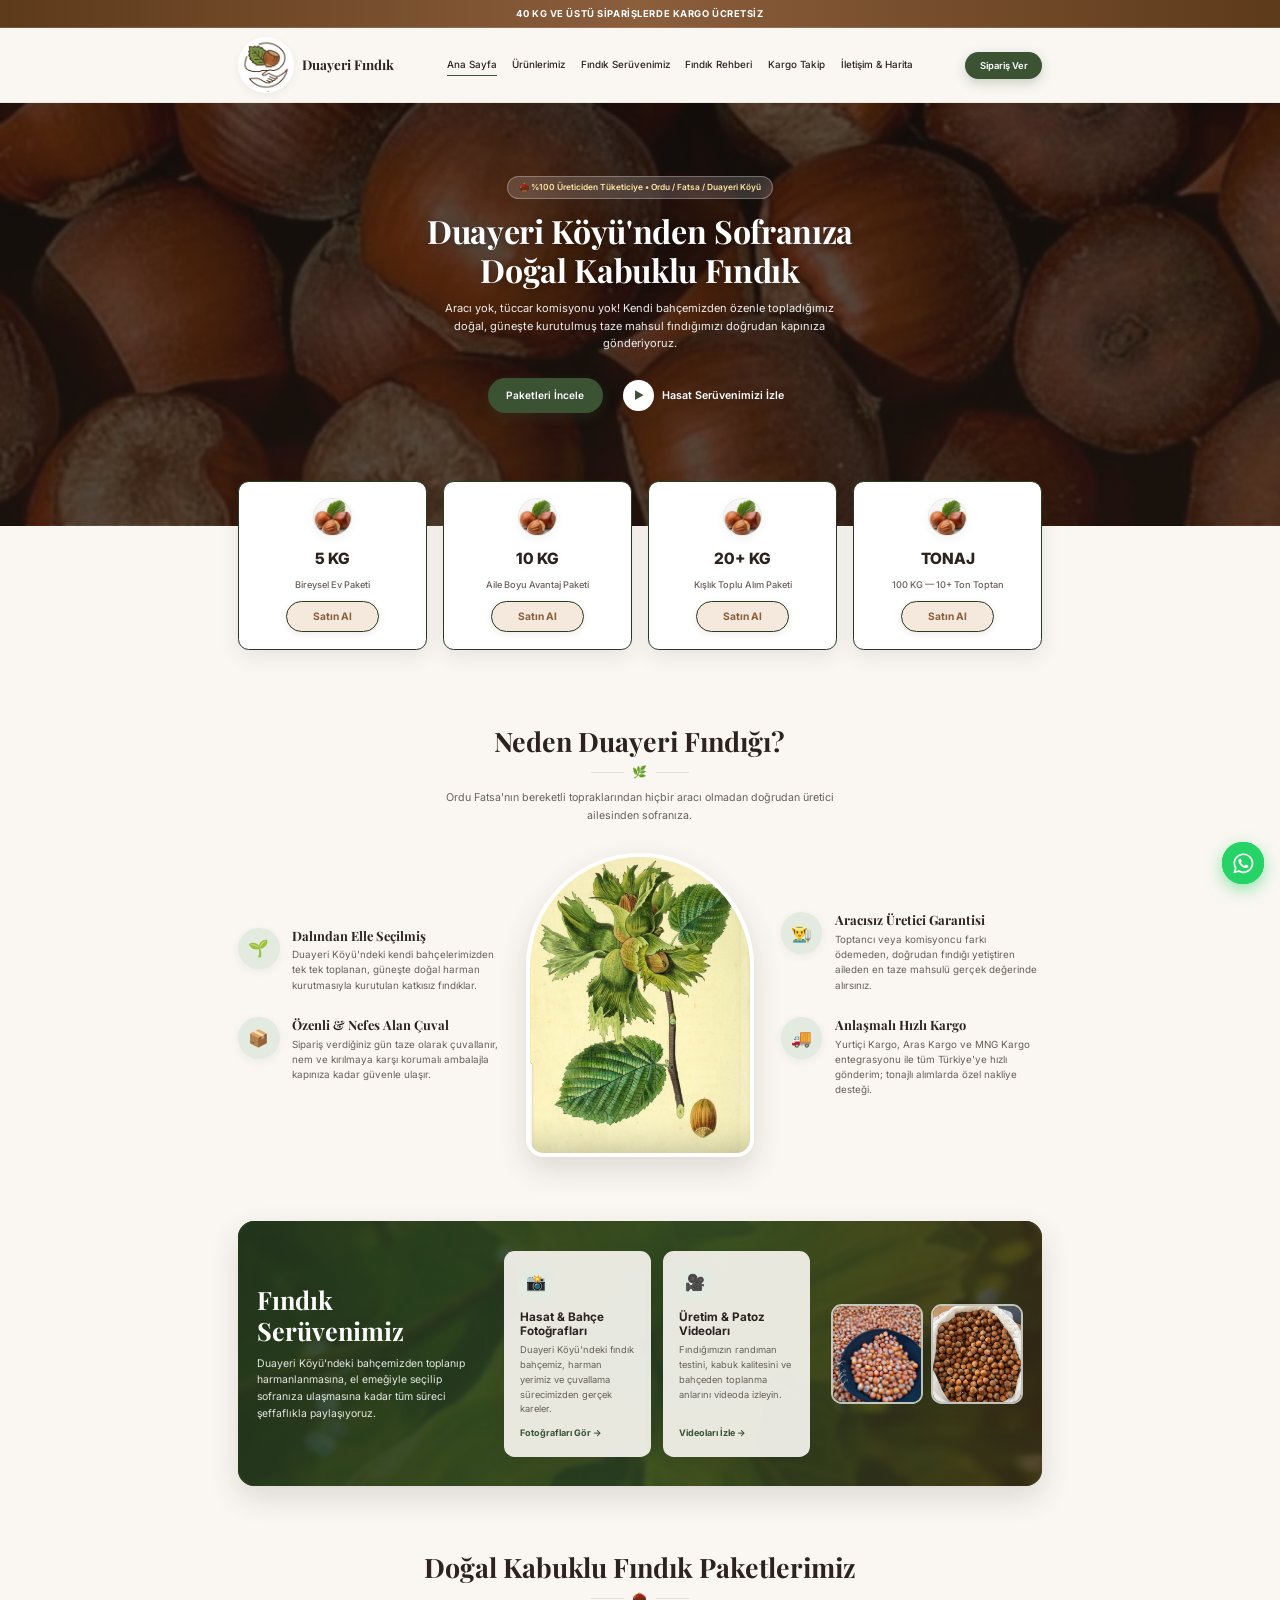
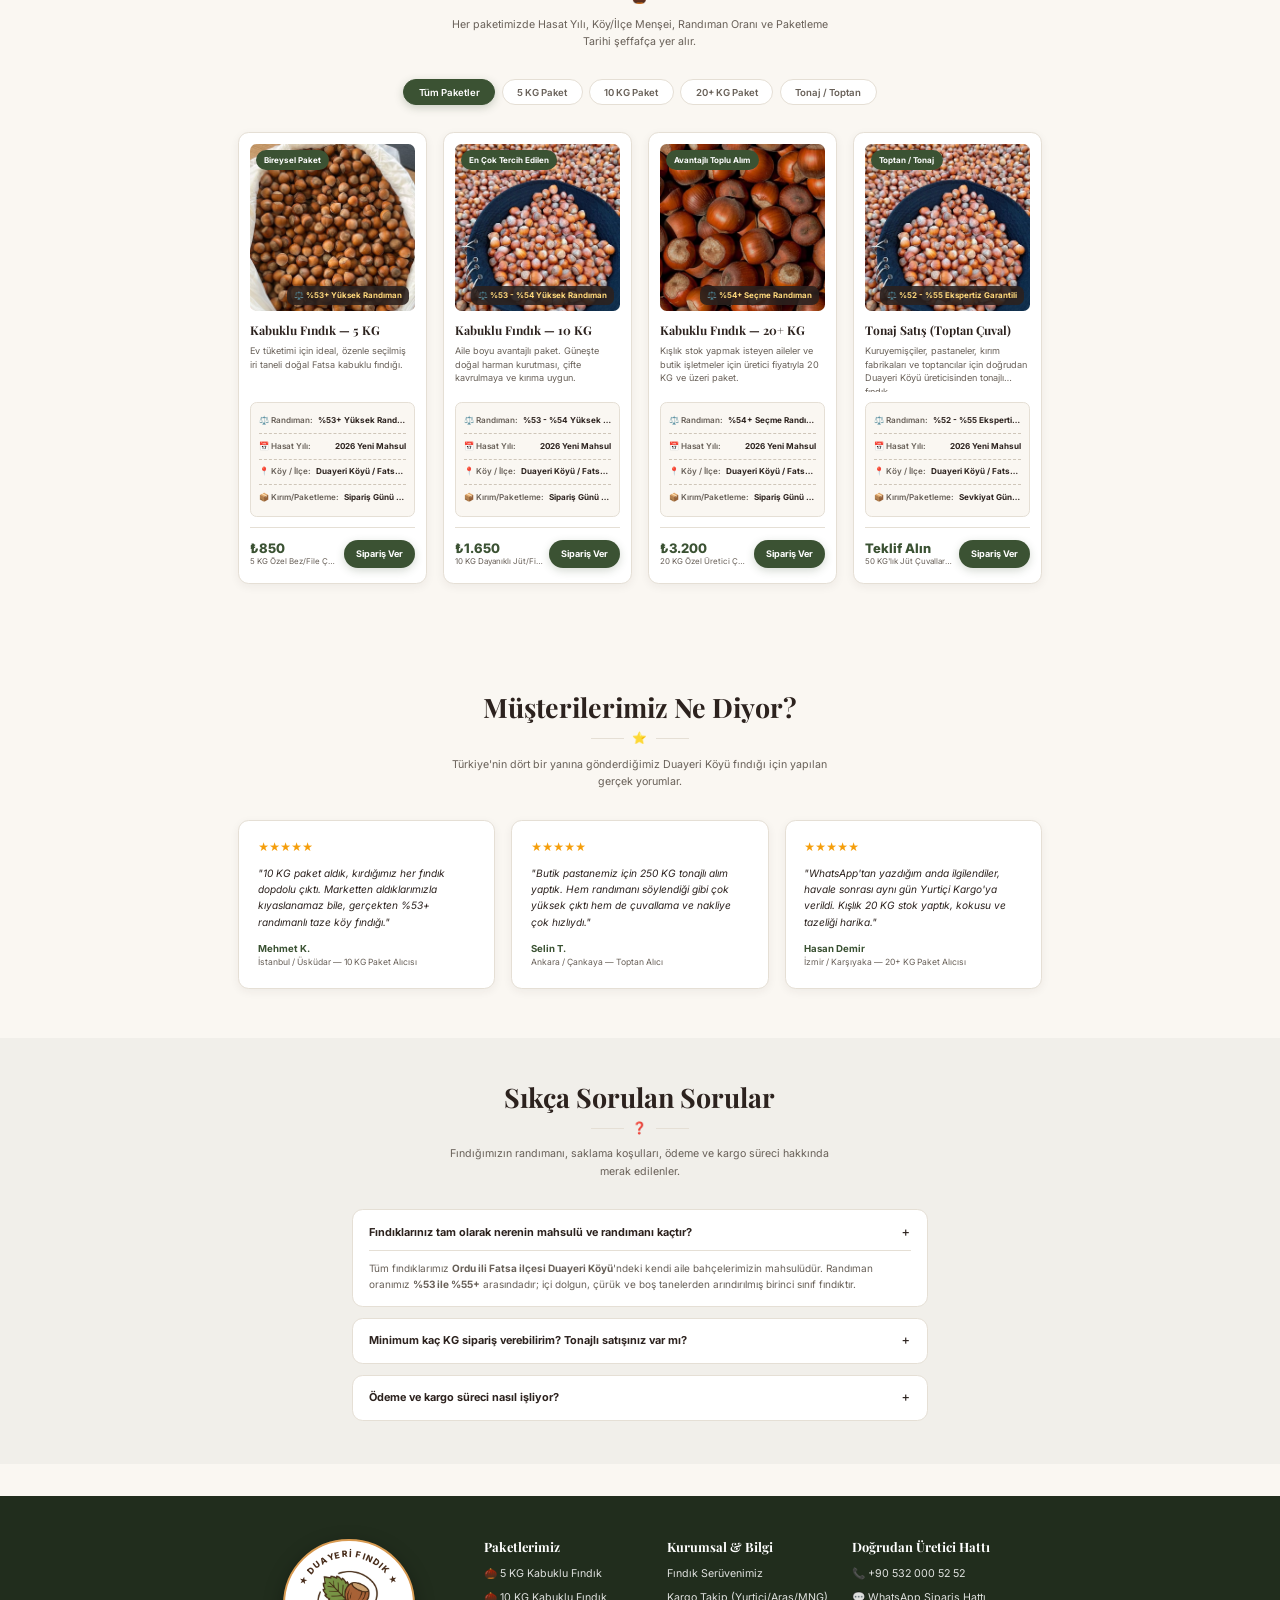
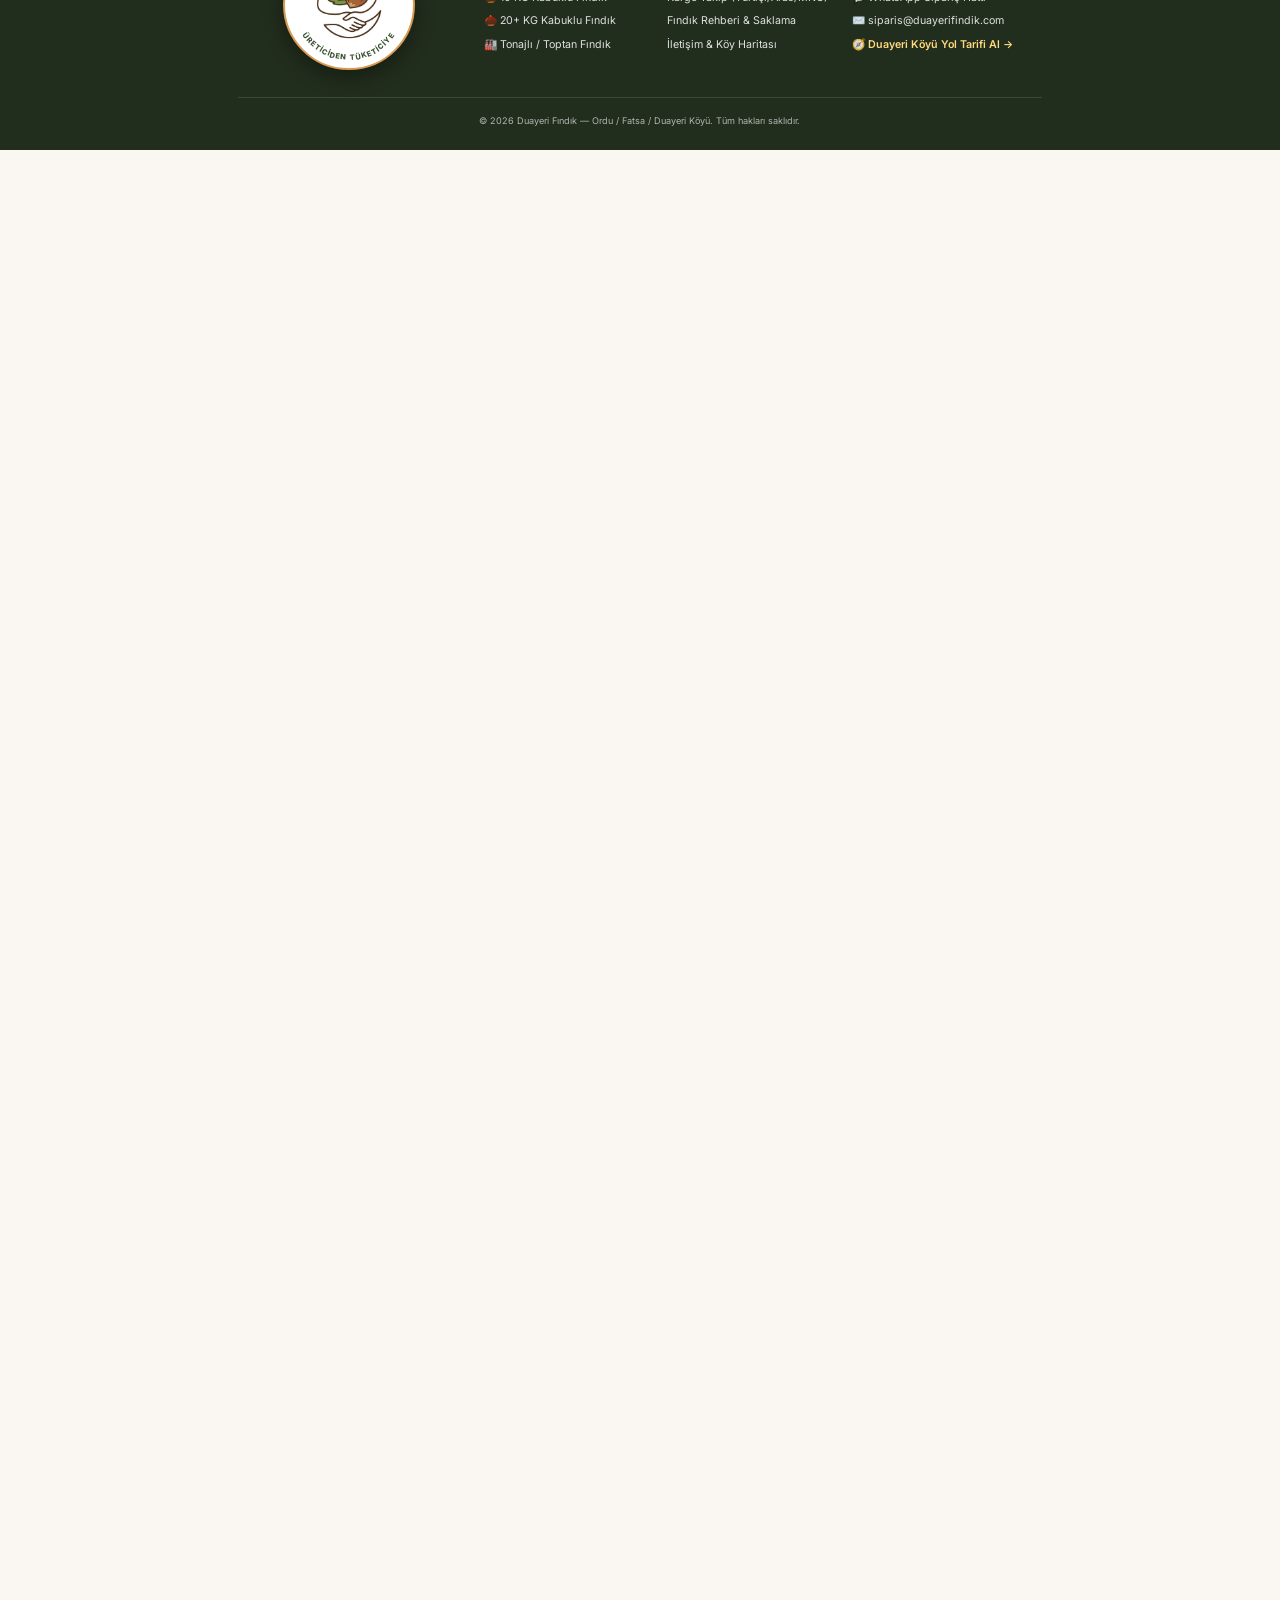
==== commit b1bc1be7: "Top bar, hikayemiz zamancizelgesi, iletisim tasarimi ve mobil gorunum guncellemeleri" ====
--- a/index.html
+++ b/index.html
@@ -123,6 +123,7 @@
   <!-- ========================================================================
        1. NAVBAR (Wireframe Birebir Üst Menü)
        ======================================================================== -->
+  <div class="top-bar">40 KG VE ÜSTÜ SİPARİŞLERDE KARGO ÜCRETSİZ</div>
   <header class="navbar">
     <div class="container navbar-inner">
       <a href="index.html" class="brand-logo" aria-label="Duayeri Fındık Ana Sayfa">
@@ -137,8 +138,8 @@
         <a href="index.html" class="active">Ana Sayfa</a>
         <a href="urunler.html">Ürünlerimiz</a>
         <a href="hakkimizda.html">Fındık Serüvenimiz</a>
+        <a href="blog.html">Fındık Rehberi</a>
         <a href="kargo-takip.html">Kargo Takip</a>
-        <a href="blog.html">Fındık Rehberi</a>
         <a href="iletisim.html">İletişim & Harita</a>
       </nav>
 
@@ -149,15 +150,11 @@
       </div>
     </div>
 
-    <!-- Mobil Açılır Menü -->
+    <!-- Mobil Açılır Menü (Kalan Sekmeler) -->
     <nav class="mobile-nav" id="mobileNav" aria-label="Mobil Menü">
-      <a href="index.html" class="active">🏠 Ana Sayfa</a>
-      <a href="urunler.html">🌰 Ürünlerimiz (5 KG / 10 KG / 20+ KG / Tonaj)</a>
-      <a href="hakkimizda.html">🌿 Fındık Serüvenimiz & Hakkımızda</a>
+      <a href="kargo-takip.html">📦 Kargo Takip (Yurtiçi / Aras / MNG)</a>
+      <a href="iletisim.html">📍 İletişim & Harita</a>
       <a href="siparis.html">🛒 Sipariş Ver (Havale/EFT & Toptan)</a>
-      <a href="kargo-takip.html">📦 Kargo Takip (Yurtiçi / Aras / MNG)</a>
-      <a href="blog.html">📖 Fındık Rehberi & Blog</a>
-      <a href="iletisim.html">📍 İletişim & Duayeri Köyü Yol Tarifi</a>
     </nav>
   </header>
 
@@ -303,9 +300,8 @@
             <!-- Sol Metin & Buton -->
             <div class="adventure-text">
               <h2>Fındık Serüvenimiz</h2>
-              <p>Duayeri Köyü'ndeki bahçemizden toplanıp harmanlanmasına, el emeğiyle seçilip sofranıza ulaşmasına kadar
+              <p style="margin-bottom:0;">Duayeri Köyü'ndeki bahçemizden toplanıp harmanlanmasına, el emeğiyle seçilip sofranıza ulaşmasına kadar
                 tüm süreci şeffaflıkla paylaşıyoruz.</p>
-              <a href="hakkimizda.html#galeri-vitrin" class="btn btn-light">Serüveni Keşfet</a>
             </div>
 
             <!-- Orta 2 Beyaz/Krem Kart (Fotoğraf Galerisi & Video Serüven) -->
@@ -323,7 +319,7 @@
                 onclick="window.DuayeriTracker && window.DuayeriTracker.pushEvent('video_play', {location:'adventure_banner'})">
                 <div>
                   <div class="adventure-card-icon">🎥</div>
-                  <h3>Üretim & Kırım Videoları</h3>
+                  <h3>Üretim & Patoz Videoları</h3>
                   <p>Fındığımızın randıman testini, kabuk kalitesini ve bahçeden toplanma anlarını videoda izleyin.</p>
                 </div>
                 <span class="adventure-card-link">Videoları İzle →</span>
--- a/css/style.css
+++ b/css/style.css
@@ -226,6 +226,18 @@
 /* ==========================================================================
    1. NAVBAR (Yüksekliği ve Logosu %15 Daha Arttırılmış Üst Menü)
    ========================================================================== */
+.top-bar {
+  background: linear-gradient(90deg, var(--brown-dark) 0%, var(--brown) 50%, var(--brown-dark) 100%);
+  color: var(--white);
+  text-align: center;
+  padding: 0.55rem 1rem;
+  font-size: 0.88rem;
+  font-weight: 700;
+  letter-spacing: 0.06em;
+  text-transform: uppercase;
+  border-bottom: 1px solid rgba(255, 255, 255, 0.15);
+}
+
 .navbar {
   position: sticky;
   top: 0;
@@ -1156,6 +1168,156 @@
 }
 
 /* ==========================================================================
+   HİKÂYEMİZ & HASAT ZAMAN ÇİZELGESİ (Fındık Serüvenimiz Sayfası)
+   ========================================================================== */
+.story-timeline-section {
+  background-color: #213722;
+  color: #F5F2EB;
+  padding: 5rem 3.5rem;
+  border-radius: var(--radius-lg);
+  box-shadow: var(--shadow-lg);
+}
+
+.story-timeline-grid {
+  display: grid;
+  grid-template-columns: 1fr;
+  gap: 3.5rem;
+  align-items: center;
+}
+
+.story-eyebrow {
+  display: block;
+  font-size: 0.8rem;
+  font-weight: 600;
+  letter-spacing: 0.22em;
+  text-transform: uppercase;
+  color: rgba(255, 255, 255, 0.65);
+  margin-bottom: 1rem;
+}
+
+.story-title {
+  font-family: var(--font-heading);
+  font-size: clamp(2rem, 3.4vw, 2.75rem);
+  color: #F5F2EB;
+  line-height: 1.2;
+  font-weight: 700;
+  margin-bottom: 1.65rem;
+}
+
+.story-p {
+  color: rgba(255, 255, 255, 0.8);
+  font-size: 0.98rem;
+  line-height: 1.75;
+  margin-bottom: 1.35rem;
+}
+
+.story-p strong {
+  color: #FFFFFF;
+  font-weight: 700;
+}
+
+.story-sign {
+  margin-top: 2rem;
+}
+
+.story-sign-italic {
+  display: block;
+  font-family: var(--font-heading);
+  font-style: italic;
+  color: #C9964C;
+  font-size: 1.08rem;
+  margin-bottom: 0.2rem;
+}
+
+.story-sign-bold {
+  display: block;
+  color: #FFFFFF;
+  font-size: 1rem;
+  font-weight: 700;
+}
+
+.story-timeline {
+  position: relative;
+  display: flex;
+  flex-direction: column;
+  gap: 2.1rem;
+  padding-left: 2.5rem;
+}
+
+.story-timeline::before {
+  content: "";
+  position: absolute;
+  left: 10px;
+  top: 6px;
+  bottom: 0;
+  width: 1px;
+  background-color: rgba(255, 255, 255, 0.2);
+}
+
+.timeline-item {
+  position: relative;
+}
+
+.timeline-dot {
+  position: absolute;
+  left: -2.5rem;
+  top: 2px;
+  width: 21px;
+  height: 21px;
+  border-radius: 50%;
+  background-color: #213722;
+  border: 1.5px solid #C9964C;
+  display: flex;
+  align-items: center;
+  justify-content: center;
+}
+
+.timeline-dot::after {
+  content: "";
+  width: 9px;
+  height: 9px;
+  border-radius: 50%;
+  background-color: #C9964C;
+}
+
+.timeline-step-tag {
+  display: block;
+  color: #C9964C;
+  font-size: 0.74rem;
+  font-weight: 700;
+  letter-spacing: 0.12em;
+  text-transform: uppercase;
+  margin-bottom: 0.2rem;
+}
+
+.timeline-step-title {
+  font-family: var(--font-heading);
+  color: #FFFFFF;
+  font-size: 1.18rem;
+  font-weight: 700;
+  margin-bottom: 0.25rem;
+}
+
+.timeline-step-desc {
+  color: rgba(255, 255, 255, 0.74);
+  font-size: 0.92rem;
+  line-height: 1.55;
+}
+
+@media (max-width: 640px) {
+  .story-timeline-section {
+    padding: 3rem 1.5rem;
+  }
+}
+
+@media (min-width: 960px) {
+  .story-timeline-grid {
+    grid-template-columns: 1.05fr 0.95fr;
+    gap: 4.5rem;
+  }
+}
+
+/* ==========================================================================
    MÜŞTERİ YORUMLARI & SSS (GEO / AI Arama Uyumlu FAQ)
    ========================================================================== */
 .testimonials-section {
@@ -1375,6 +1537,78 @@
   padding: 1.25rem;
   box-shadow: var(--shadow-md);
   border: 1px solid var(--border-color);
+}
+
+/* Sağ İletişim Minimal Bilgi Alanı (Bize Ulaşın) */
+.contact-minimal-box {
+  background-color: #F6EFE4;
+  border-radius: var(--radius-lg);
+  padding: 3rem 2.75rem;
+  border: 1px solid #E6DEC8;
+  height: 100%;
+  display: flex;
+  flex-direction: column;
+  justify-content: center;
+}
+
+.contact-minimal-eyebrow {
+  display: block;
+  font-size: 0.76rem;
+  font-weight: 700;
+  letter-spacing: 0.16em;
+  text-transform: uppercase;
+  color: #9A6B41;
+  margin-bottom: 0.75rem;
+}
+
+.contact-minimal-title {
+  font-family: var(--font-heading);
+  font-size: clamp(2rem, 3.2vw, 2.65rem);
+  font-weight: 700;
+  color: #2B1E16;
+  margin-bottom: 0.75rem;
+  line-height: 1.15;
+}
+
+.contact-minimal-sub {
+  color: #7A6B5D;
+  font-size: 0.98rem;
+  margin-bottom: 2rem;
+}
+
+.contact-minimal-list {
+  display: flex;
+  flex-direction: column;
+}
+
+.contact-minimal-row {
+  display: grid;
+  grid-template-columns: 120px 1fr;
+  align-items: center;
+  gap: 1rem;
+  padding: 1.05rem 0;
+  border-bottom: 1px solid #DFD4C3;
+}
+
+.contact-minimal-label {
+  color: #9A6B41;
+  font-weight: 600;
+  font-size: 0.92rem;
+}
+
+.contact-minimal-val {
+  color: #2B1E16;
+  font-weight: 600;
+  font-size: 0.95rem;
+}
+
+.contact-minimal-val.address-val {
+  color: #4A3C31;
+  font-weight: 400;
+}
+
+.contact-minimal-val a:hover {
+  color: var(--primary);
 }
 
 .map-frame-wrap {
@@ -1573,6 +1807,151 @@
 }
 
 /* ==========================================================================
+   MOBİL ÖZEL DÜZENLEMELER (Alt Sekme Barı, Header & Üst Boşluk Azaltma)
+   ========================================================================== */
+.mobile-bottom-nav {
+  display: none;
+}
+
+@media (max-width: 959px) {
+  /* 1. Mobilde Header'daki Sipariş Ver butonunu kaldır */
+  .nav-actions .btn {
+    display: none !important;
+  }
+
+  /* 2. Ekranın altında sabit 4 butonlu sekme barı */
+  .mobile-bottom-nav {
+    position: fixed;
+    bottom: 0;
+    left: 0;
+    right: 0;
+    z-index: 9998;
+    display: grid;
+    grid-template-columns: repeat(4, minmax(0, 1fr));
+    gap: 0.35rem;
+    padding: 0.45rem 0.5rem calc(0.45rem + env(safe-area-inset-bottom, 0px));
+    background-color: rgba(250, 247, 242, 0.98);
+    backdrop-filter: blur(12px);
+    border-top: 1.5px solid var(--border-color);
+    box-shadow: 0 -6px 20px rgba(44, 34, 30, 0.1);
+  }
+
+  .mobile-bottom-nav a {
+    display: flex;
+    flex-direction: column;
+    align-items: center;
+    justify-content: center;
+    gap: 0.18rem;
+    padding: 0.42rem 0.25rem;
+    border-radius: var(--radius-sm);
+    background-color: var(--white);
+    border: 1px solid var(--border-color);
+    color: var(--text-dark);
+    font-size: 0.7rem;
+    font-weight: 700;
+    text-align: center;
+    line-height: 1.15;
+    white-space: nowrap;
+    overflow: hidden;
+    text-overflow: ellipsis;
+  }
+
+  .mobile-bottom-nav a .mb-icon {
+    font-size: 1.05rem;
+    line-height: 1;
+  }
+
+  .mobile-bottom-nav a.active {
+    background-color: var(--primary);
+    color: var(--white);
+    border-color: var(--primary-dark);
+    box-shadow: 0 3px 10px rgba(59, 82, 51, 0.28);
+  }
+
+  body {
+    padding-bottom: 68px;
+  }
+
+  .floating-whatsapp {
+    bottom: 78px;
+    right: 16px;
+    width: 54px;
+    height: 54px;
+  }
+
+  .floating-whatsapp svg {
+    width: 29px;
+    height: 29px;
+  }
+}
+
+@media (max-width: 768px) {
+  /* 3. Sadece mobilde yazıları üstten Header'a yaklaştır */
+  .top-bar {
+    font-size: 0.74rem;
+    padding: 0.4rem 0.65rem;
+  }
+
+  .navbar {
+    min-height: 72px;
+    padding: 0.4rem 0;
+  }
+
+  .brand-logo {
+    font-size: 1.12rem;
+    gap: 0.55rem;
+  }
+
+  .brand-logo img {
+    width: 56px;
+    height: 56px;
+  }
+
+  .hero-section {
+    padding: 1.15rem 0 5.75rem;
+    min-height: auto;
+    align-items: flex-start;
+  }
+
+  .hero-badge {
+    margin-bottom: 0.6rem;
+    font-size: 0.72rem;
+    padding: 0.3rem 0.85rem;
+  }
+
+  .hero-content h1 {
+    font-size: 1.72rem;
+    margin-bottom: 0.6rem;
+  }
+
+  .hero-content p {
+    font-size: 0.94rem;
+    margin-bottom: 1.15rem;
+  }
+
+  .page-hero {
+    padding: 0.85rem 0 0.95rem;
+  }
+
+  .page-eyebrow {
+    margin-bottom: 0.3rem;
+  }
+
+  .page-hero h1 {
+    font-size: 1.65rem;
+    margin-bottom: 0.3rem;
+  }
+
+  .page-hero p {
+    font-size: 0.9rem;
+  }
+
+  main {
+    padding-top: 1.35rem !important;
+  }
+}
+
+/* ==========================================================================
    RESPONSIVE BREAKPOINTS (Tablet & Masaüstü)
    ========================================================================== */
 @media (min-width: 640px) {
